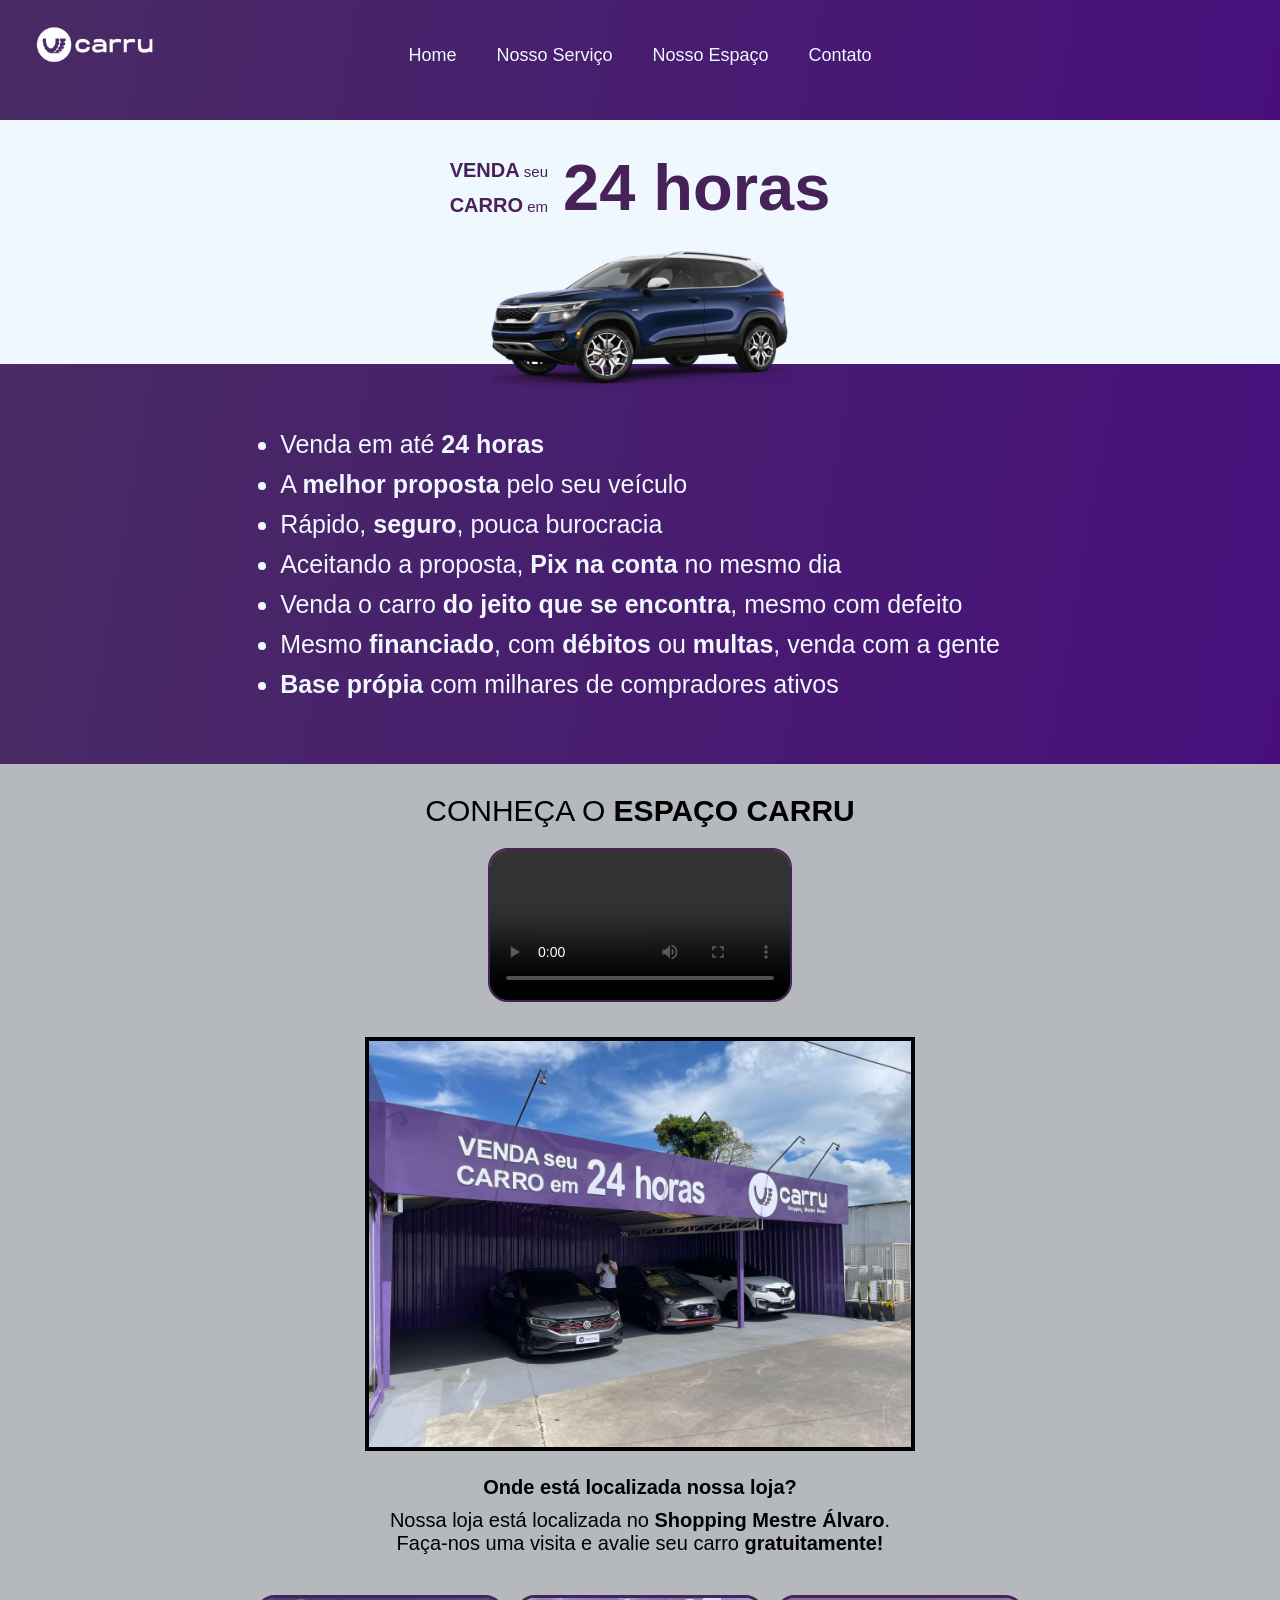
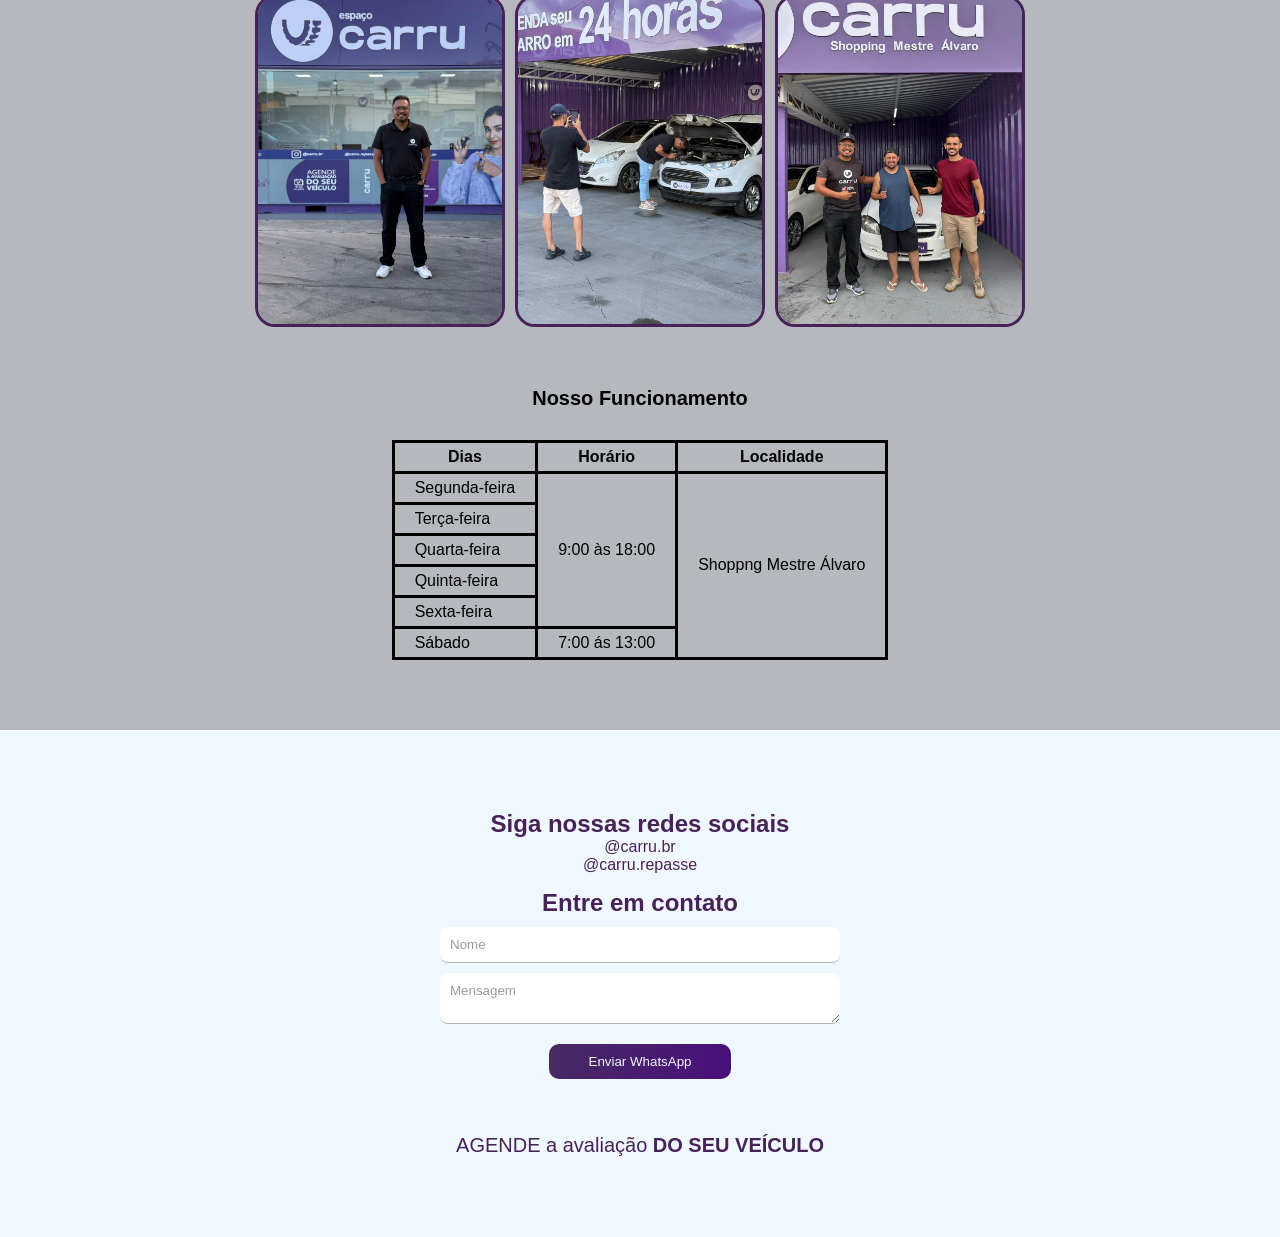
==== carru-site/index.html @ 776fb613 "meu site" ====
<!DOCTYPE html>
<html lang="pt-br">

<head>
    <meta charset="UTF-8">
    <meta name="viewport" content="width=device-width, initial-scale=1.0">
    <link rel="stylesheet" href="style.css">
    <link rel="shortcut icon" href="img/futuro_png-removebg-preview.png" type="image/x-icon">
    <title>Carru</title>
</head>

<body>
    <header>
        <nav class="navegação">
            <ul>
                <li><a href="#home" class="links-nav">Home</a></li>
                <li><a href="#nosso-serviço" class="links-nav">Nosso Serviço</a></li>
                <li><a href="#nosso-espaço" class="links-nav">Nosso Espaço</a></li>
                <li><a href="#contato" class="links-nav">Contato</a></li>
            </ul>
            <div class="imagem"><a href="#"><img
                        src="img/WhatsApp_Image_2026-02-23_at_09.36.07-removebg-preview (1).png" alt=""></a></div>
        </nav>
    </header>
    <section id="home">
        <div class="topo">
            <h1 class="titulo-flex">
                <div class="texto-empilhado">
                    <span class="um"><strong>VENDA</strong> seu</span> <br>
                    <span class="dois"><strong>CARRO</strong> em</span>
                </div>
                <span class="nome-maior">24 horas</span>
            </h1>
            <section id="nosso-serviço">
                <div class="container-carro">
                    <img src="img/carro png.png" alt="" class="imagem-carro">
                </div>
        </div>
    </section>
    <div class="lista">
        <ul>
            <li>Venda em até <strong>24 horas</strong></li>
            <li>A <strong>melhor proposta</strong> pelo seu veículo </li>
            <li>Rápido, <strong>seguro</strong>, pouca burocracia</li>
            <li>Aceitando a proposta, <strong>Pix na conta</strong> no mesmo dia</li>
            <li>Venda o carro <strong>do jeito que se encontra</strong>, mesmo com defeito</li>
            <li>Mesmo <strong>financiado</strong>, com <strong>débitos</strong> ou <strong>multas</strong>, venda
                com a
                gente</li>
            <li><strong>Base própia</strong> com milhares de compradores ativos</li>
        </ul>
    </div>
    </section>
    <section id="nosso-espaço">
        <div class="cinza">
            <h1 class="lugar">CONHEÇA O <strong>ESPAÇO CARRU</strong></h1>
            <div class="video">
                <video controls>
                    <source src="video/WhatsApp Video 2026-03-28 at 22.38.21.mp4">
                    <track kind="subtitles" srclang="pt-br"
                        src="video/legenda/whatsapp-video-2026-03-28-at-22.38.21-1.vtt" label="Portugês">
                </video>
            </div>
            <div class="loja">
                <img src="img/WhatsApp Image 2026-02-23 at 09.37.25.jpeg" alt="">
            </div>
            <h2 class="lugar">Onde está localizada nossa loja?</h2>
            <p class="lugar">Nossa loja está localizada no <strong>Shopping Mestre Álvaro</strong>. <br>Faça-nos uma
                visita e avalie
                seu
                carro
                <strong>gratuitamente!</strong>
            </p>
            <div class="fotinhas">
                <img src="img/foto.jpeg" alt="">
                <img src="img/foto2.jpeg" alt="">
                <img src="img/foto3.jpeg" alt="">
            </div>
            <div class="tabela">
                <h2>Nosso Funcionamento</h2>
                <table>
                    <thead>
                        <tr>
                            <th>Dias</th>
                            <th>Horário</th>
                            <th>Localidade</th>
                        </tr>
                    </thead>
                    <tbody>
                        <tr>
                            <td>Segunda-feira</td>
                            <td rowspan="5">9:00 às 18:00</td>
                            <td rowspan="6">Shoppng Mestre Álvaro</td>
                        </tr>
                        <tr>
                            <td>Terça-feira</td>
                        </tr>
                        <tr>
                            <td>Quarta-feira</td>
                        </tr>
                        <tr>
                            <td>Quinta-feira</td>
                        </tr>
                        <tr>
                            <td>Sexta-feira</td>
                        </tr>
                        <tr>
                            <td>Sábado</td>
                            <td>7:00 ás 13:00</td>
                        </tr>
                    </tbody>
                </table>
            </div>
        </div>
    </section>
    <section id="contato">
        <footer>
            <h2>Siga nossas redes sociais</h2>
            <ul>
                <li><a href="https://www.instagram.com/carru.br/" target="_blank">@carru.br</a></li>
                <li><a href="https://www.instagram.com/carru.repasse/" target="_blank">@carru.repasse</a></li>
            </ul>
            <form class="formulário">
                <h2>Entre em contato</h2>
                <input class="input-box" type="text" id="nome" name="nome" placeholder="Nome" required>
                <textarea class="input-box" name="mensagem" id="mensagem" placeholder="Mensagem" required></textarea>
                </div>
                <button type="submit">Enviar WhatsApp</button>

            </form>
            <p>AGENDE a avaliação <strong>DO SEU VEÍCULO</strong></p>
        </footer>
    </section>
</body>

</html>
---- carru-site/style.css ----
* {
    margin: 0;
    padding: 0;
    box-sizing: border-box;
    font-family: Verdana, Geneva, Tahoma, sans-serif;
}

body {
    width: 100%;
    background-color: aliceblue;
    color: aliceblue;

}


.imagem {
    position: absolute;
    top: 20px;
    left: 20px;
}

.imagem img {
    max-width: 30vw;
    height: auto;
    width: 150px;
}

p {
    font-size: 20px;
    color: black;
}

.lista {
    font-size: 25px;
    display: flex;
    align-items: center;
    justify-content: center;
    background-image: linear-gradient(100deg, rgb(72, 43, 99), rgb(72, 15, 124));
    height: 400px;
    padding: 20px;
    line-height: 40px;
}

@media (max-width: 1000px) {
    .imagem {
        top: 10px;
        right: 10px;
    }

    .imagem img {
        width: 100%;
        max-width: 70px;
    }

    nav {
        height: 90%;
        max-height: 100px;
    }

    h1,
    h2,
    p {
        text-align: center;
        padding: 0 10px;
    }

    p {
        font-size: 16px;
    }

    .lista {
        background-color: #472258;
        color: aliceblue;
        width: 100%;
        padding: 60px 20px;
        display: flex;
        flex-direction: column;
        align-items: center;
        box-sizing: border-box;
    }

    .lista ul {
        list-style: disc;
        max-width: 800px;
        width: 90%;
        margin: 0 auto;
    }

    .lista li {
        margin-bottom: 15px;
        font-size: clamp(1rem, 2.5vw, 1.2rem);
        line-height: 1.4;
    }

    button {
        font-size: 16px;
    }

    .loja {
        flex-direction: column;
    }

}

.loja {
    margin-top: 15px;
    display: flex;
    justify-content: center;
    text-align: center;
}

.loja img {
    display: block;
    margin: 15px auto;
    width: 100%;
    max-width: 550px;
    height: auto;
    border: 4px solid black;
}


.cinza {
    padding: 20px;
    height: auto;
    background-color: rgb(181, 185, 190);
    min-height: 600px;
}

.cinza h1 {
    margin: 10px;
    font-weight: 300;
    font-size: 30px;
    color: black;
}

.cinza h1 strong {
    font-weight: 700;
}

.cinza h2 {
    font-size: 20px;
    color: black;
}

.topo {
    padding-top: 150px;
    color: #472258;
    background-color: aliceblue;
    min-height: 150px;
}

.container-carro {
    display: flex;
    justify-content: center;
    position: relative;
    z-index: 2;
    margin-bottom: -30px;
}

.imagem-carro {
    width: 300px;
    animation: flutuar 2.5s ease;
}

.titulo-flex {
    display: flex;
    align-items: center;
    justify-content: center;
    gap: 15px;
    color: #472258;
}

.texto-empilhado {
    display: flex;
    flex-direction: column;
    align-items: flex-end;
    line-height: 0.8;
}

.texto-empilhado strong {
    font-size: 20px;
    text-transform: uppercase;
}

.nome-maior {
    font-size: 65px;
    font-weight: 900;
}

.um {
    font-weight: 300;
    font-size: 15px;
}

.um strong {
    font-weight: 700;
}

.dois {
    font-weight: 300;
    font-size: 15px;
}

.dois strong {
    font-weight: 700;
}

#contato h1,
h2,
a {
    color: #472258;
}

nav {
    background-image: linear-gradient(100deg, rgb(72, 43, 99), rgb(72, 15, 124));
    padding: 25px;
    position: fixed;
    width: 100%;
    top: 0;
    left: 0;
    text-align: center;
    z-index: 3;
    height: 100%;
    max-height: 120px;
}

nav ul {
    list-style: none;
    display: flex;
    justify-content: center;
}

nav ul li {
    margin: 20px;
}

nav ul li a {
    color: aliceblue;
    text-decoration: none;
    font-size: 18px;
}

nav ul li a:hover {
    color: rgb(181, 185, 190);
}

.formulário {
    margin: 15px;
    display: flex;
    justify-content: center;
    align-items: center;
    flex-direction: column;
}

.input-box input {
    padding: 15px;
    width: 100%;
    height: 40px;
    margin: 10px;
    border: 1px solid rgba(0, 0, 0, 0.6);
    outline: none;
    border-radius: 8px;
}

form button {
    margin-top: 20px;
    background: linear-gradient(100deg, rgb(72, 43, 99), rgb(72, 15, 124));
    color: aliceblue;
    padding: 10px 40px;
    cursor: pointer;
    margin-bottom: 40px;
    border-radius: 10px;
    border: none;
    transition: all 0.5s ease-in-out;
}

form button:hover {
    transform: translateY(-5px);
    box-shadow: rgba(17, 12, 46, 0.15) 0px 48px 100px 0px;
}

footer {
    text-decoration: none;
    background: aliceblue;
    color: #472258;
    text-align: center;
    padding: 80px;
}

section {
    text-decoration: none;
}

footer ul li {
    list-style: none;
}
footer ul li a{
    text-decoration: none;
}

footer ul li a:hover {
    text-decoration: underline;
}

footer p {
    color: #472258;
}

.cinza h1,
h2,
p {
    text-align: center;
}

.input-box{
    max-width: 400px;
    margin-top: 10px;
    padding: 10px;
    width: 100%;
    outline: none;
    border-radius: 8px;
    border: none;
    border-bottom: 1px solid rgba(0, 0, 0, 0.3);
}

.input-box::placeholder{
    color: rgba(0, 0, 0, 0.4);
}

.input-box:focus{
    border: 1px solid #472258;
    box-shadow: rgba(44, 29, 129, 0.15) 0px 48px 100px 0px;
}

.lugar{
    margin: 10px;
}

@keyframes flutuar{
    0%{
        transform: translateX(1000px);
    }
    100%{
        transform: translateX(0px);
    }
}

table{
    border-collapse: collapse;
    color: black;
    font-weight: 500;
    margin: 20px;
    margin-bottom: 50px;
}

table th{
    border: 3px solid black;
    padding: 5px 20px;
}
table td{
    border: 3px solid black;
    padding: 5px 20px;
}

.tabela{
    display: flex;
    align-items: center;
    justify-content: center;
    flex-direction: column;
}

.tabela h2{
    margin-top: 20px;
    margin-bottom: 10px;
}

.video{
    display: flex;
    align-items: center;
    justify-content: center;
    margin: 20px;
}

.video video{
    border: 2px solid #472258;
    border-radius: 20px;
}

.fotinhas{
    display: flex;
    align-items: center;
    justify-content: center;
    gap: 10px;
    margin: 40px 0px;
}

.fotinhas img{
    max-width: 250px;
    border: 3px solid #472258;
    border-radius: 20px
}
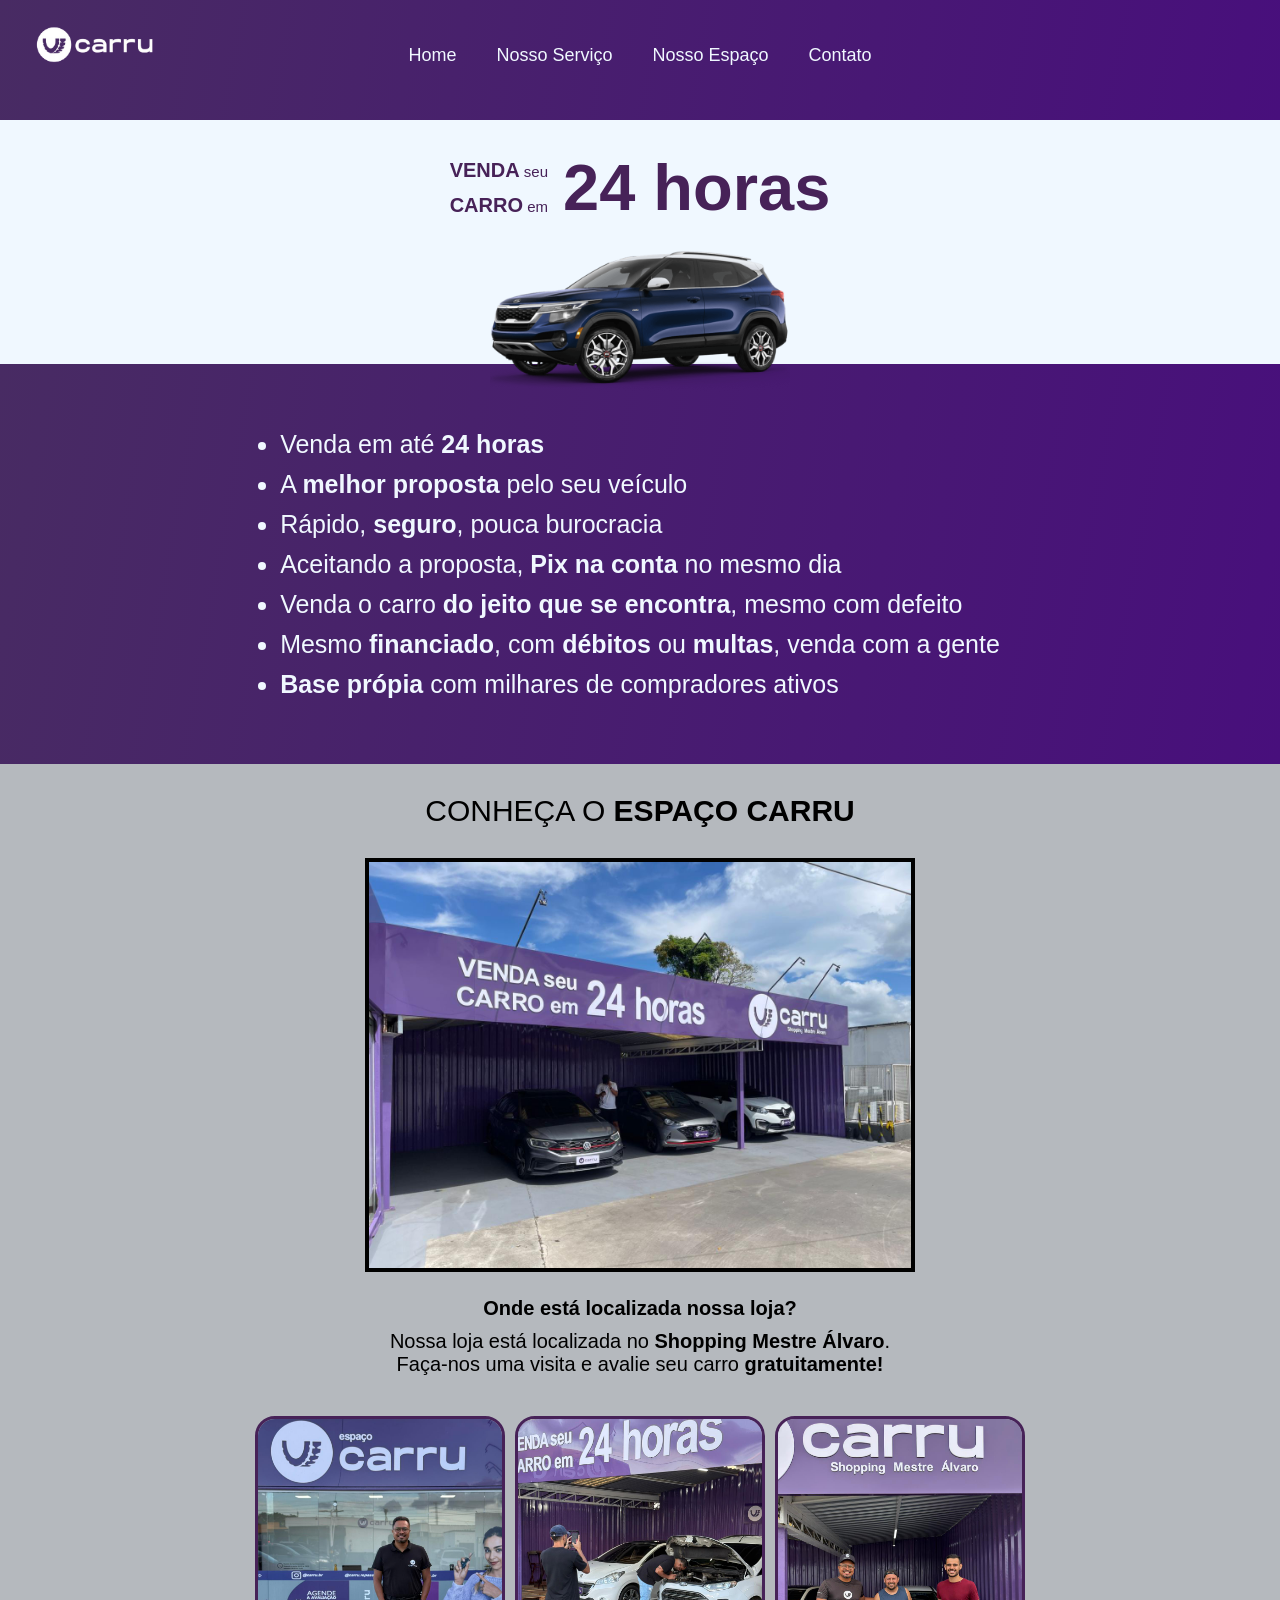
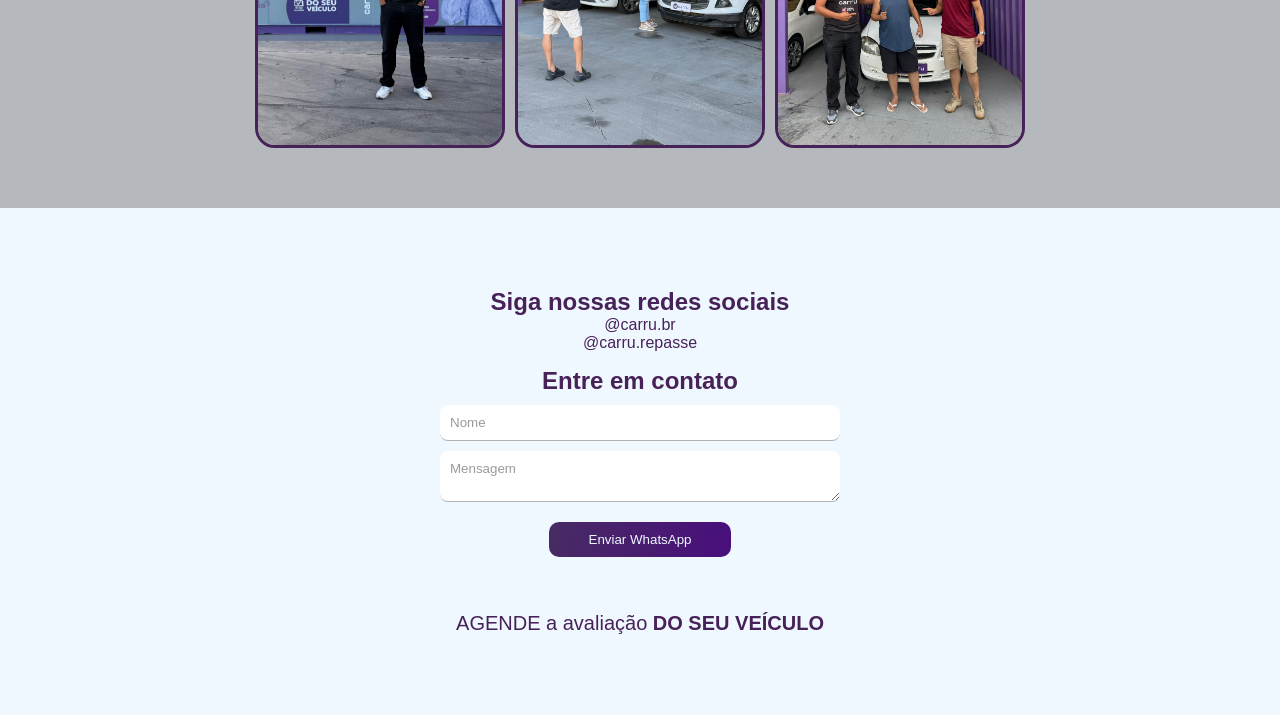
==== commit d3c33e1e: "retirei o video e adicionei o javascript" ====
--- a/carru-site/index.html
+++ b/carru-site/index.html
@@ -54,13 +54,6 @@
     <section id="nosso-espaço">
         <div class="cinza">
             <h1 class="lugar">CONHEÇA O <strong>ESPAÇO CARRU</strong></h1>
-            <div class="video">
-                <video controls>
-                    <source src="video/WhatsApp Video 2026-03-28 at 22.38.21.mp4">
-                    <track kind="subtitles" srclang="pt-br"
-                        src="video/legenda/whatsapp-video-2026-03-28-at-22.38.21-1.vtt" label="Portugês">
-                </video>
-            </div>
             <div class="loja">
                 <img src="img/WhatsApp Image 2026-02-23 at 09.37.25.jpeg" alt="">
             </div>
@@ -76,41 +69,6 @@
                 <img src="img/foto2.jpeg" alt="">
                 <img src="img/foto3.jpeg" alt="">
             </div>
-            <div class="tabela">
-                <h2>Nosso Funcionamento</h2>
-                <table>
-                    <thead>
-                        <tr>
-                            <th>Dias</th>
-                            <th>Horário</th>
-                            <th>Localidade</th>
-                        </tr>
-                    </thead>
-                    <tbody>
-                        <tr>
-                            <td>Segunda-feira</td>
-                            <td rowspan="5">9:00 às 18:00</td>
-                            <td rowspan="6">Shoppng Mestre Álvaro</td>
-                        </tr>
-                        <tr>
-                            <td>Terça-feira</td>
-                        </tr>
-                        <tr>
-                            <td>Quarta-feira</td>
-                        </tr>
-                        <tr>
-                            <td>Quinta-feira</td>
-                        </tr>
-                        <tr>
-                            <td>Sexta-feira</td>
-                        </tr>
-                        <tr>
-                            <td>Sábado</td>
-                            <td>7:00 ás 13:00</td>
-                        </tr>
-                    </tbody>
-                </table>
-            </div>
         </div>
     </section>
     <section id="contato">
@@ -120,10 +78,10 @@
                 <li><a href="https://www.instagram.com/carru.br/" target="_blank">@carru.br</a></li>
                 <li><a href="https://www.instagram.com/carru.repasse/" target="_blank">@carru.repasse</a></li>
             </ul>
-            <form class="formulário">
+            <form class="formulário" onsubmit="enviarWhats(event)">
                 <h2>Entre em contato</h2>
-                <input class="input-box" type="text" id="nome" name="nome" placeholder="Nome" required>
-                <textarea class="input-box" name="mensagem" id="mensagem" placeholder="Mensagem" required></textarea>
+                    <input class="input-box" type="text" id="nome" name="nome" placeholder="Nome" required>
+                    <textarea  class="input-box" name="mensagem" id="mensagem" placeholder="Mensagem" required></textarea>
                 </div>
                 <button type="submit">Enviar WhatsApp</button>
 
@@ -131,6 +89,25 @@
             <p>AGENDE a avaliação <strong>DO SEU VEÍCULO</strong></p>
         </footer>
     </section>
+
+    <script>
+        function enviarWhats(event) {
+            event.preventDefault()
+
+            const nome = document.getElementById('nome').value;
+            const mensagem = document.getElementById('mensagem').value;
+            const telefone = '5527999757756';
+
+            const texto = `Olá! Me chamo ${nome}. ${mensagem}`;
+            const msgFormatada = encodeURIComponent(texto);
+
+            const url = `https://wa.me/${telefone}?text=${msgFormatada}`;
+
+            window.open(url, '_blank');
+        }
+    </script>
+<script defer src="https://static.cloudflareinsights.com/beacon.min.js/v8c78df7c7c0f484497ecbca7046644da1771523124516" integrity="sha512-8DS7rgIrAmghBFwoOTujcf6D9rXvH8xm8JQ1Ja01h9QX8EzXldiszufYa4IFfKdLUKTTrnSFXLDkUEOTrZQ8Qg==" data-cf-beacon='{"version":"2024.11.0","token":"48631cfcb99f4ceeb95d15d13377f2d3","r":1,"server_timing":{"name":{"cfCacheStatus":true,"cfEdge":true,"cfExtPri":true,"cfL4":true,"cfOrigin":true,"cfSpeedBrain":true},"location_startswith":null}}' crossorigin="anonymous"></script>
+
 </body>
 
 </html>
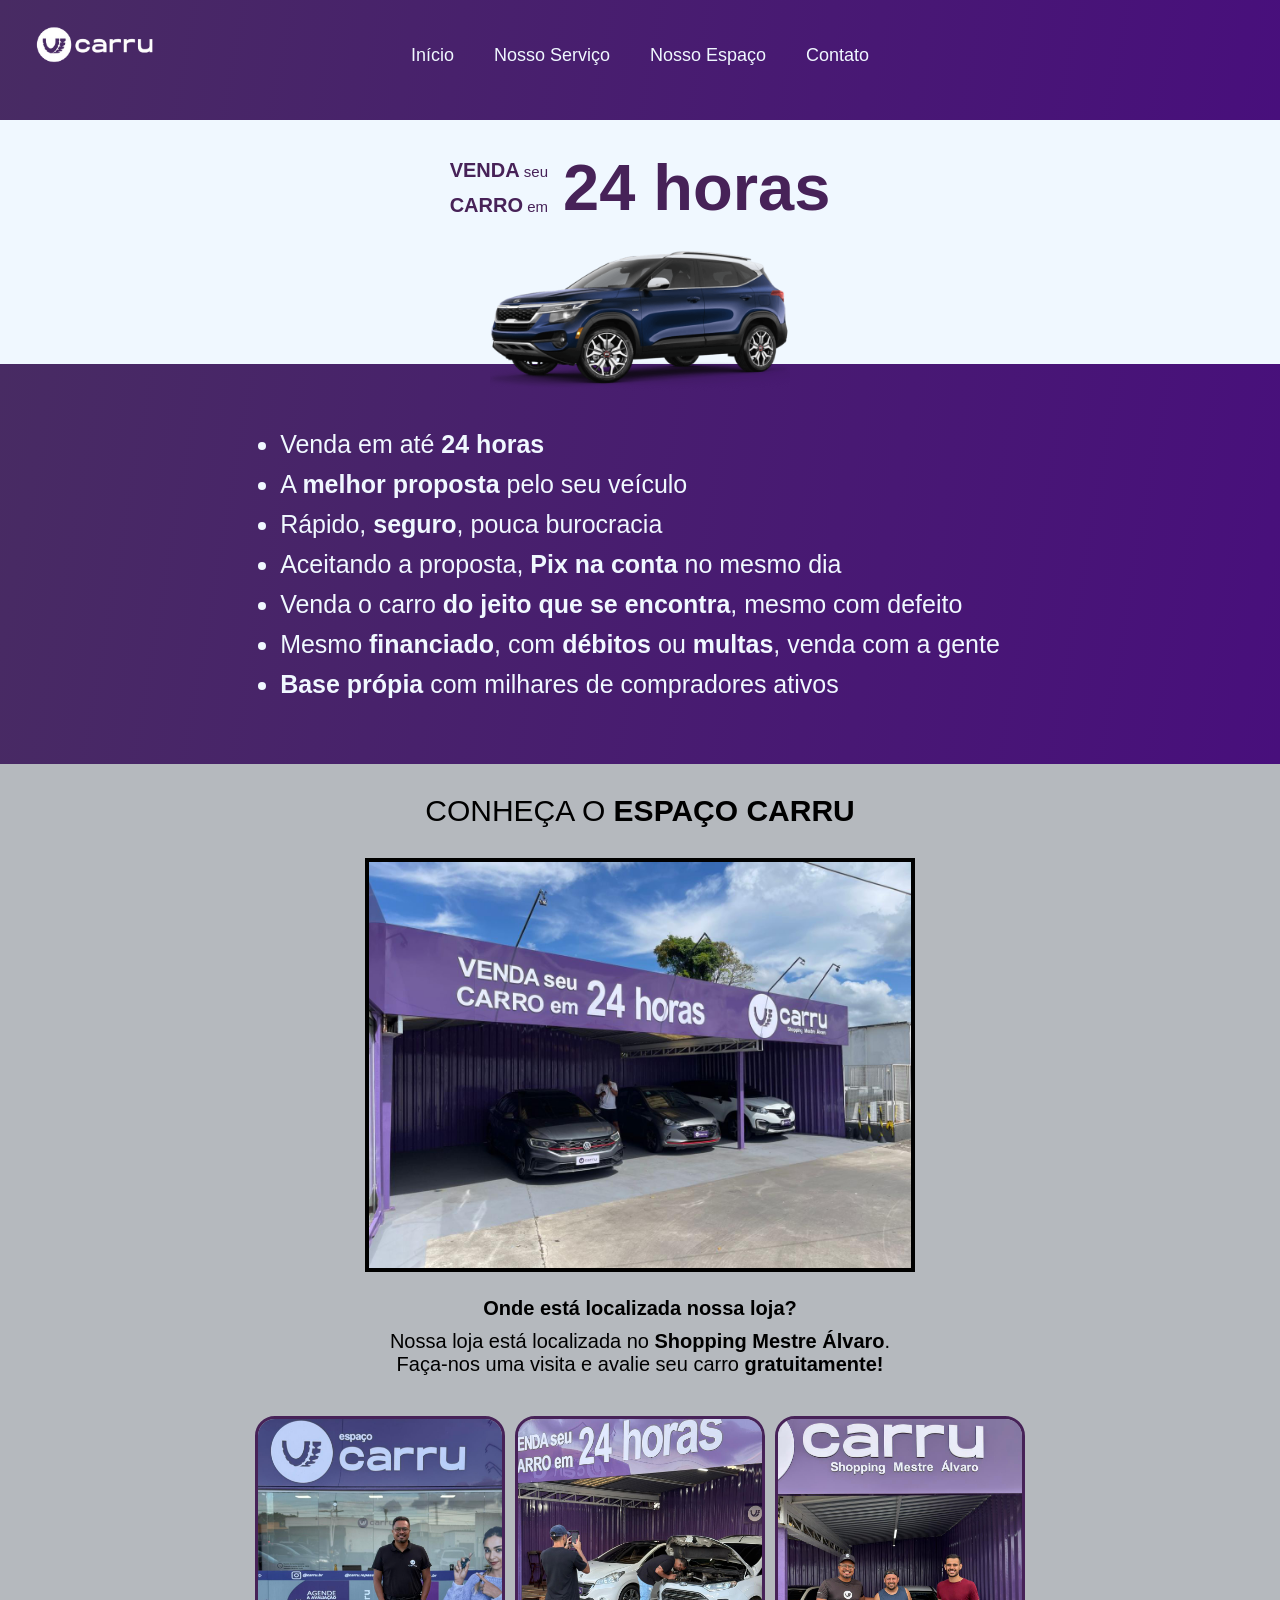
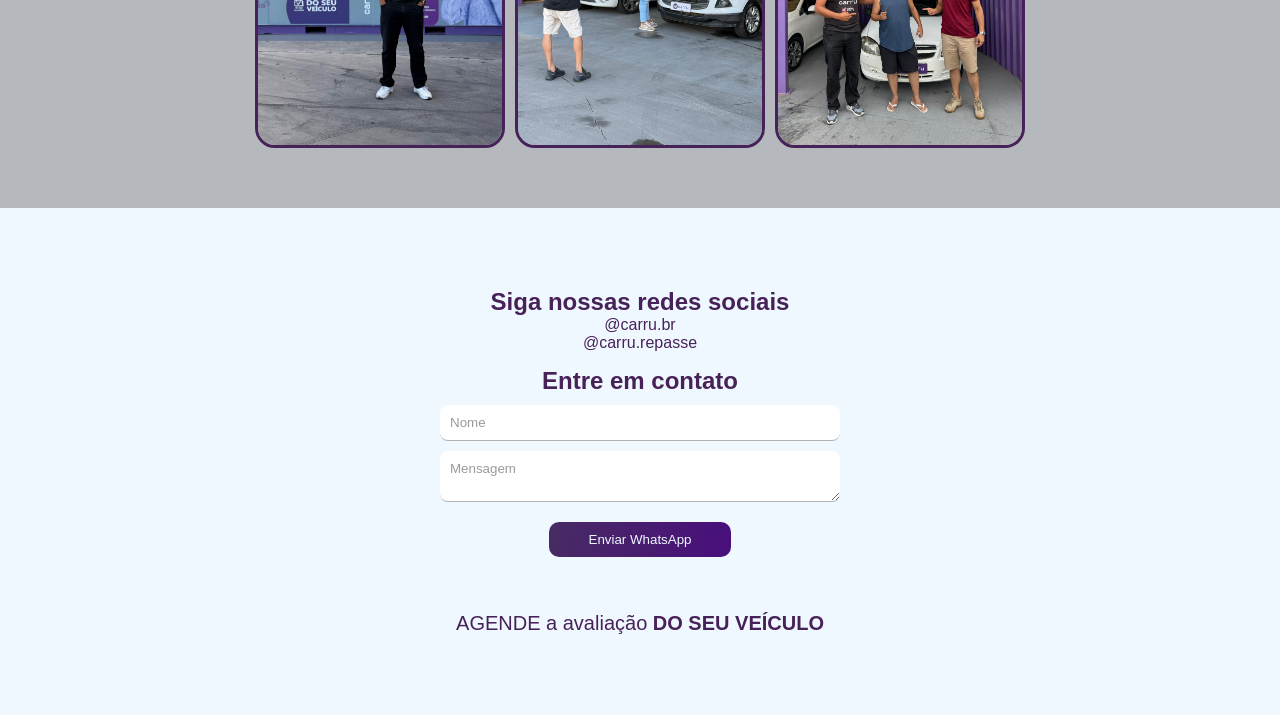
==== commit 0774ae9a: "mudança header" ====
--- a/carru-site/index.html
+++ b/carru-site/index.html
@@ -13,7 +13,7 @@
     <header>
         <nav class="navegação">
             <ul>
-                <li><a href="#home" class="links-nav">Home</a></li>
+                <li><a href="#home" class="links-nav">Início</a></li>
                 <li><a href="#nosso-serviço" class="links-nav">Nosso Serviço</a></li>
                 <li><a href="#nosso-espaço" class="links-nav">Nosso Espaço</a></li>
                 <li><a href="#contato" class="links-nav">Contato</a></li>
@@ -110,4 +110,4 @@
 
 </body>
 
-</html>+</html>
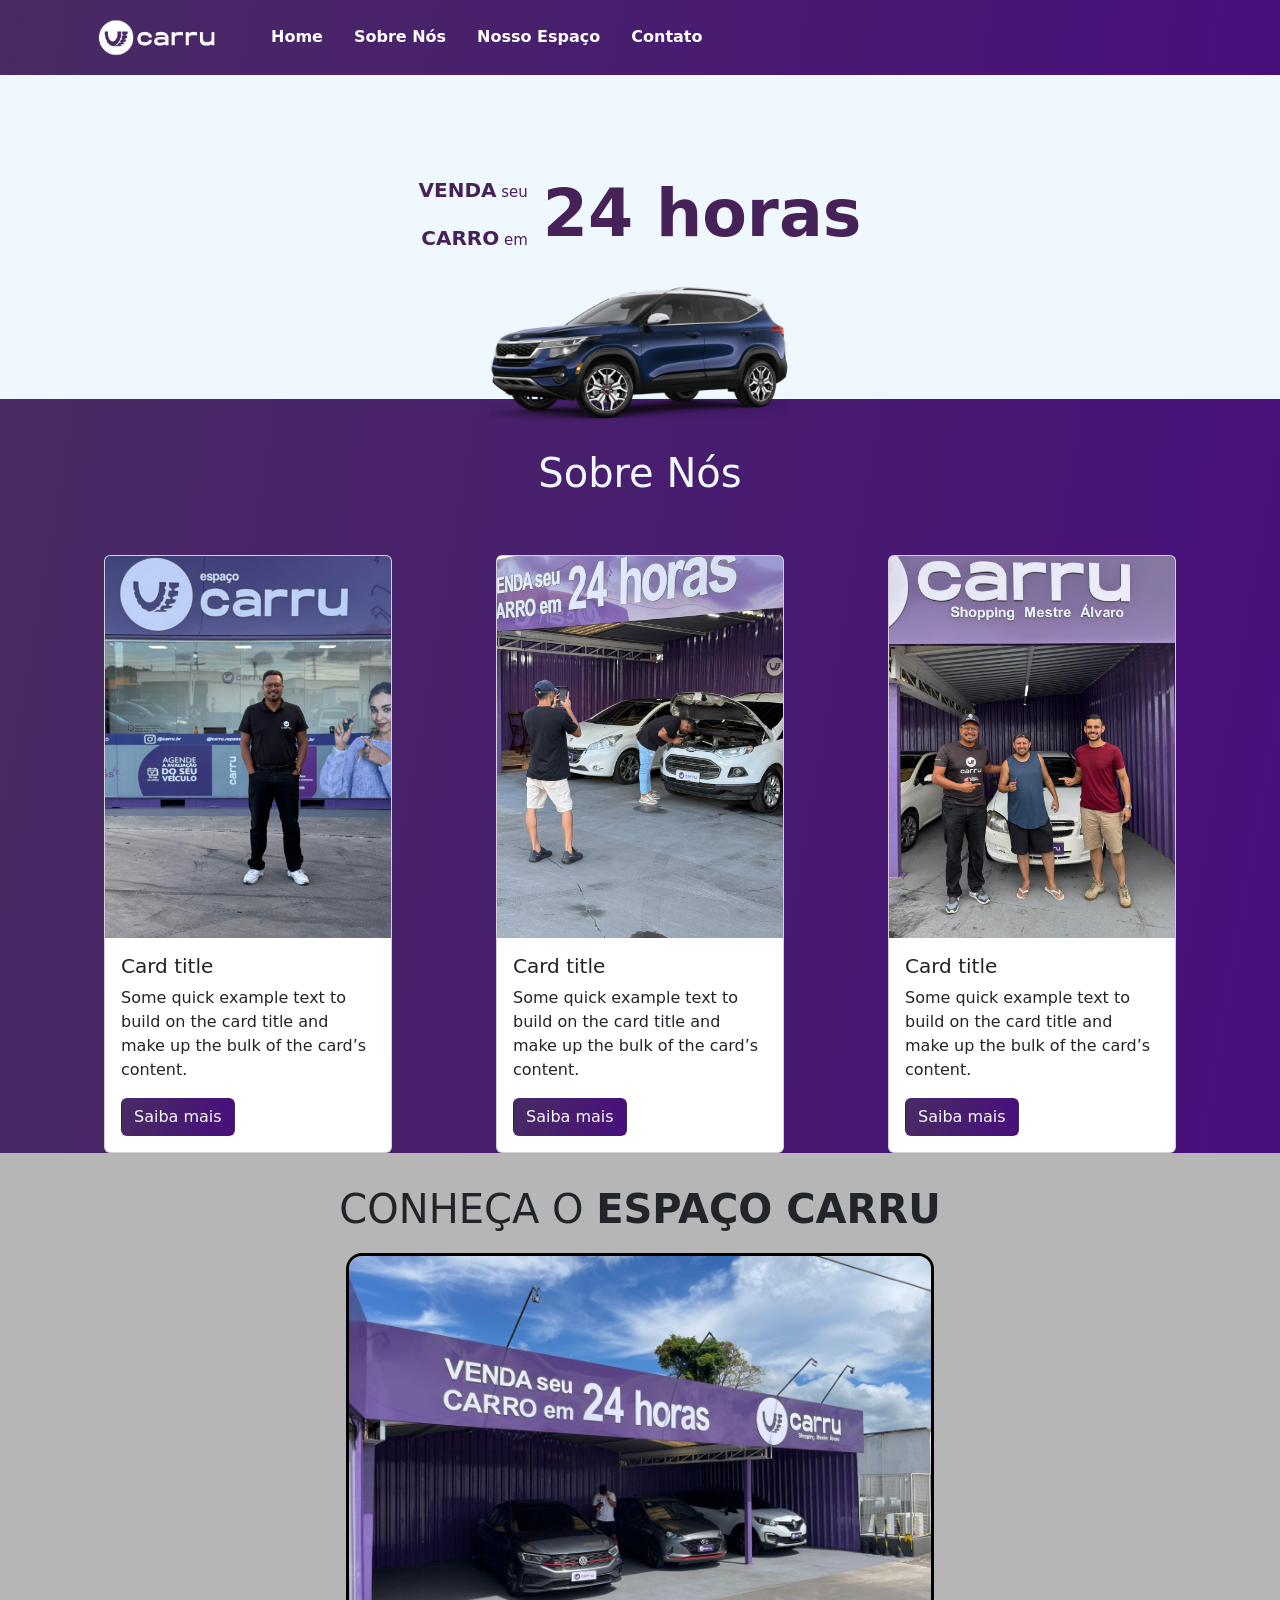
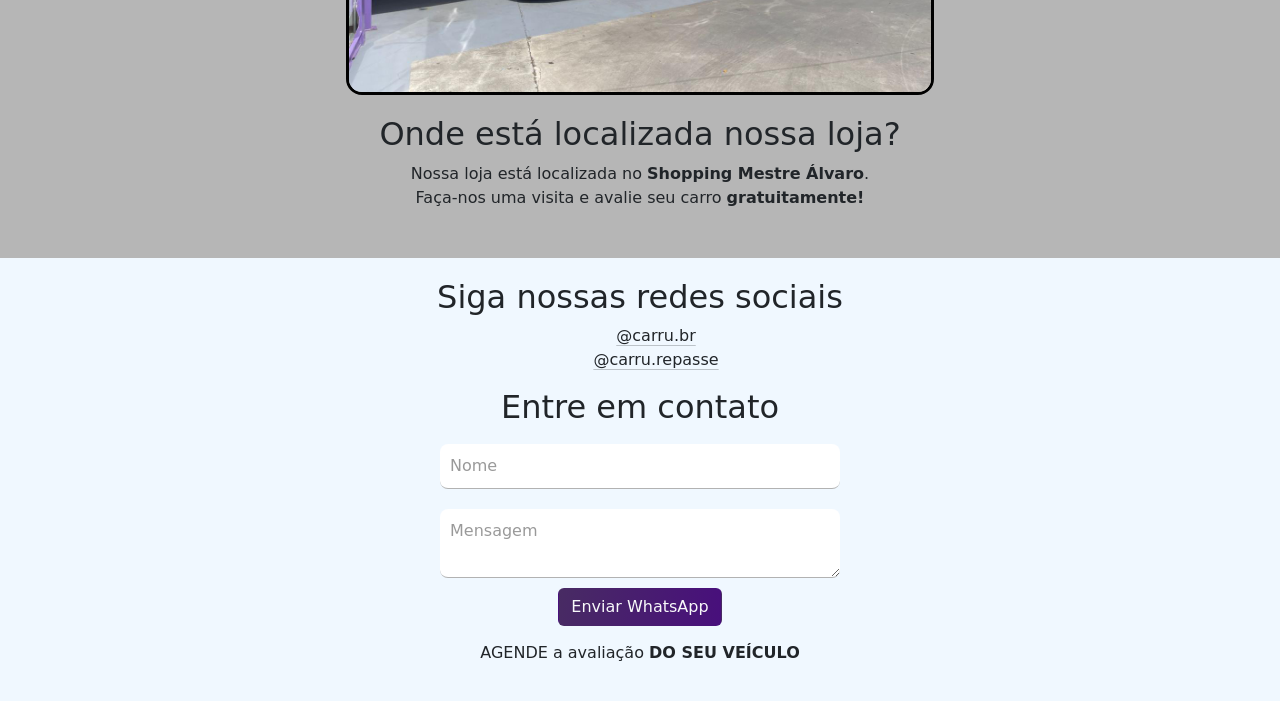
==== commit b02b8ef7: "Adicionei bootstrap" ====
--- a/carru-site/index.html
+++ b/carru-site/index.html
@@ -5,23 +5,31 @@
     <meta charset="UTF-8">
     <meta name="viewport" content="width=device-width, initial-scale=1.0">
     <link rel="stylesheet" href="style.css">
-    <link rel="shortcut icon" href="img/futuro_png-removebg-preview.png" type="image/x-icon">
+    <link href="https://cdn.jsdelivr.net/npm/bootstrap@5.3.8/dist/css/bootstrap.min.css" rel="stylesheet"
+        integrity="sha384-sRIl4kxILFvY47J16cr9ZwB07vP4J8+LH7qKQnuqkuIAvNWLzeN8tE5YBujZqJLB" crossorigin="anonymous">
     <title>Carru</title>
 </head>
 
 <body>
-    <header>
-        <nav class="navegação">
-            <ul>
-                <li><a href="#home" class="links-nav">Início</a></li>
-                <li><a href="#nosso-serviço" class="links-nav">Nosso Serviço</a></li>
-                <li><a href="#nosso-espaço" class="links-nav">Nosso Espaço</a></li>
-                <li><a href="#contato" class="links-nav">Contato</a></li>
-            </ul>
-            <div class="imagem"><a href="#"><img
-                        src="img/WhatsApp_Image_2026-02-23_at_09.36.07-removebg-preview (1).png" alt=""></a></div>
-        </nav>
-    </header>
+    <nav class="navbar navbar-expand-lg navbar-dark bg-roxo ">
+        <div class="container">
+            <a class="navbar-brand" href="#"><img
+                    src="img/WhatsApp_Image_2026-02-23_at_09.36.07-removebg-preview (1).png" style="width: 150px;"></a>
+            <button class="navbar-toggler" type="button" data-bs-toggle="collapse" data-bs-target="#navbarNavAltMarkup"
+                aria-controls="navbarNavAltMarkup" aria-expanded="false" aria-label="Toggle navigation">
+                <span class="navbar-toggler-icon"></span>
+            </button>
+            <div class="collapse navbar-collapse" id="navbarNavAltMarkup">
+                <div class="navbar-nav">
+                    <a class="nav-link active text-white" aria-current="page" href="#home"><strong>Home</strong></a>
+                    <a class="nav-link active text-white" href="#sobre_nos"><strong>Sobre Nós</strong></a>
+                    <a class="nav-link active text-white" href="#nosso-espaço"><strong>Nosso Espaço</strong></a>
+                    <a class="nav-link active text-white" href="#contato"><strong>Contato</strong></a>
+                </div>
+            </div>
+        </div>
+    </nav>
+
     <section id="home">
         <div class="topo">
             <h1 class="titulo-flex">
@@ -37,58 +45,79 @@
                 </div>
         </div>
     </section>
-    <div class="lista">
-        <ul>
-            <li>Venda em até <strong>24 horas</strong></li>
-            <li>A <strong>melhor proposta</strong> pelo seu veículo </li>
-            <li>Rápido, <strong>seguro</strong>, pouca burocracia</li>
-            <li>Aceitando a proposta, <strong>Pix na conta</strong> no mesmo dia</li>
-            <li>Venda o carro <strong>do jeito que se encontra</strong>, mesmo com defeito</li>
-            <li>Mesmo <strong>financiado</strong>, com <strong>débitos</strong> ou <strong>multas</strong>, venda
-                com a
-                gente</li>
-            <li><strong>Base própia</strong> com milhares de compradores ativos</li>
-        </ul>
-    </div>
+
+    <section class="bg-roxo " id="sobre_nos">
+        <h1>Sobre Nós</h1>
+        <div class="d-flex justify-content-evenly">
+            <div class="card" style="width: 18rem;">
+                <img src="img/foto.jpeg" class="card-img-top" alt="...">
+                <div class="card-body">
+                    <h5 class="card-title">Card title</h5>
+                    <p class="card-text">Some quick example text to build on the card title and make up the bulk of the
+                        card’s content.</p>
+                    <a href="#" class="btn bg-roxo text-light">Saiba mais</a>
+                </div>
+            </div>
+            <div class="card" style="width: 18rem;">
+                <img src="img/foto2.jpeg" class="card-img-top" alt="...">
+                <div class="card-body">
+                    <h5 class="card-title">Card title</h5>
+                    <p class="card-text">Some quick example text to build on the card title and make up the bulk of the
+                        card’s content.</p>
+                    <a href="#" class="btn bg-roxo text-light">Saiba mais</a>
+                </div>
+            </div>
+            <div class="card espaco" style="width: 18rem;">
+                <img src="img/foto3.jpeg" class="card-img-top" alt="...">
+                <div class="card-body">
+                    <h5 class="card-title">Card title</h5>
+                    <p class="card-text">Some quick example text to build on the card title and make up the bulk of the
+                        card’s content.</p>
+                    <a href="#" class="btn bg-roxo text-light">Saiba mais</a>
+                </div>
+            </div>
+        </div>
     </section>
-    <section id="nosso-espaço">
+
+    <section id="nosso-espaço" class="bg-cinza">
         <div class="cinza">
-            <h1 class="lugar">CONHEÇA O <strong>ESPAÇO CARRU</strong></h1>
+            <h1 class="lugar text-center">CONHEÇA O <strong>ESPAÇO CARRU</strong></h1>
             <div class="loja">
-                <img src="img/WhatsApp Image 2026-02-23 at 09.37.25.jpeg" alt="">
+                <img src="img/WhatsApp Image 2026-02-23 at 09.37.25.jpeg"
+                    class="d-block mx-auto img-fluid w-50 border border-3 border-black rounded-4">
             </div>
-            <h2 class="lugar">Onde está localizada nossa loja?</h2>
-            <p class="lugar">Nossa loja está localizada no <strong>Shopping Mestre Álvaro</strong>. <br>Faça-nos uma
+            <h2 class="lugar text-center">Onde está localizada nossa loja?</h2>
+            <p class="lugar text-center">Nossa loja está localizada no <strong>Shopping Mestre Álvaro</strong>.
+                <br>Faça-nos uma
                 visita e avalie
                 seu
                 carro
                 <strong>gratuitamente!</strong>
             </p>
-            <div class="fotinhas">
-                <img src="img/foto.jpeg" alt="">
-                <img src="img/foto2.jpeg" alt="">
-                <img src="img/foto3.jpeg" alt="">
-            </div>
         </div>
     </section>
-    <section id="contato">
+
+    <section id="contato" class="bg-aliceblue">
         <footer>
-            <h2>Siga nossas redes sociais</h2>
-            <ul>
-                <li><a href="https://www.instagram.com/carru.br/" target="_blank">@carru.br</a></li>
-                <li><a href="https://www.instagram.com/carru.repasse/" target="_blank">@carru.repasse</a></li>
+            <h2 class="text-center">Siga nossas redes sociais</h2>
+            <ul class="text-center">
+                <li><a class="link-dark link-offset-2 link-underline-opacity-25 link-underline-opacity-100-hover"
+                        href="https://www.instagram.com/carru.br/" target="_blank">@carru.br</a></li>
+                <li><a class="link-dark link-offset-2 link-underline-opacity-25 link-underline-opacity-100-hover"
+                        href="https://www.instagram.com/carru.repasse/" target="_blank">@carru.repasse</a></li>
             </ul>
             <form class="formulário" onsubmit="enviarWhats(event)">
-                <h2>Entre em contato</h2>
-                    <input class="input-box" type="text" id="nome" name="nome" placeholder="Nome" required>
-                    <textarea  class="input-box" name="mensagem" id="mensagem" placeholder="Mensagem" required></textarea>
+                <h2 class="text-center">Entre em contato</h2>
+                <input class="input-box" type="text" id="nome" name="nome" placeholder="Nome" required>
+                <textarea class="input-box" name="mensagem" id="mensagem" placeholder="Mensagem" required></textarea>
                 </div>
-                <button type="submit">Enviar WhatsApp</button>
+                <button class="btn bg-roxo text-light" type="submit">Enviar WhatsApp</button>
 
             </form>
-            <p>AGENDE a avaliação <strong>DO SEU VEÍCULO</strong></p>
+            <p class="text-center">AGENDE a avaliação <strong>DO SEU VEÍCULO</strong></p>
         </footer>
     </section>
+
 
     <script>
         function enviarWhats(event) {
@@ -106,8 +135,20 @@
             window.open(url, '_blank');
         }
     </script>
-<script defer src="https://static.cloudflareinsights.com/beacon.min.js/v8c78df7c7c0f484497ecbca7046644da1771523124516" integrity="sha512-8DS7rgIrAmghBFwoOTujcf6D9rXvH8xm8JQ1Ja01h9QX8EzXldiszufYa4IFfKdLUKTTrnSFXLDkUEOTrZQ8Qg==" data-cf-beacon='{"version":"2024.11.0","token":"48631cfcb99f4ceeb95d15d13377f2d3","r":1,"server_timing":{"name":{"cfCacheStatus":true,"cfEdge":true,"cfExtPri":true,"cfL4":true,"cfOrigin":true,"cfSpeedBrain":true},"location_startswith":null}}' crossorigin="anonymous"></script>
+    <script defer
+        src="https://static.cloudflareinsights.com/beacon.min.js/v8c78df7c7c0f484497ecbca7046644da1771523124516"
+        integrity="sha512-8DS7rgIrAmghBFwoOTujcf6D9rXvH8xm8JQ1Ja01h9QX8EzXldiszufYa4IFfKdLUKTTrnSFXLDkUEOTrZQ8Qg=="
+        data-cf-beacon='{"version":"2024.11.0","token":"48631cfcb99f4ceeb95d15d13377f2d3","r":1,"server_timing":{"name":{"cfCacheStatus":true,"cfEdge":true,"cfExtPri":true,"cfL4":true,"cfOrigin":true,"cfSpeedBrain":true},"location_startswith":null}}'
+        crossorigin="anonymous"></script>
 
+
+
+
+
+
+    <script src="https://cdn.jsdelivr.net/npm/bootstrap@5.3.8/dist/js/bootstrap.bundle.min.js"
+        integrity="sha384-FKyoEForCGlyvwx9Hj09JcYn3nv7wiPVlz7YYwJrWVcXK/BmnVDxM+D2scQbITxI"
+        crossorigin="anonymous"></script>
 </body>
 
-</html>
+</html>
--- a/carru-site/style.css
+++ b/carru-site/style.css
@@ -1,149 +1,60 @@
-* {
-    margin: 0;
-    padding: 0;
-    box-sizing: border-box;
-    font-family: Verdana, Geneva, Tahoma, sans-serif;
+.bg-roxo {
+    background-image: linear-gradient(100deg, rgb(72, 43, 99), rgb(72, 15, 124));
 }
 
-body {
-    width: 100%;
+.btn:hover{
+    transform: translateY(-2px);
+    transition: 1s;
+    box-shadow: rgba(17, 12, 46, 0.15) 0px 48px 100px 0px;
+}
+
+.text-aliceblue {
+    color: aliceblue;
+}
+
+.bg-aliceblue{
     background-color: aliceblue;
-    color: aliceblue;
+}
 
+.navbar-toggler {
+    border: none !important;
+    box-shadow: none !important;
+}
+
+.text-white:hover{
+    color: rgb(160, 160, 160) !important;
+}
+
+.nav-link{
+    margin-left: 15px;
+}
+
+.container-carro {
+    display: flex;
+    justify-content: center;
+    position: relative;
+    z-index: 2;
+    margin-bottom: -30px;
+}
+
+.imagem-carro {
+    width: 300px;
+    animation: flutuar 2.5s ease;
+}
+
+#sobre_nos{
+    min-height: 80vh;
 }
 
 
-.imagem {
-    position: absolute;
-    top: 20px;
-    left: 20px;
-}
-
-.imagem img {
-    max-width: 30vw;
-    height: auto;
-    width: 150px;
-}
-
-p {
-    font-size: 20px;
-    color: black;
-}
-
-.lista {
-    font-size: 25px;
-    display: flex;
-    align-items: center;
-    justify-content: center;
-    background-image: linear-gradient(100deg, rgb(72, 43, 99), rgb(72, 15, 124));
-    height: 400px;
-    padding: 20px;
-    line-height: 40px;
-}
-
-@media (max-width: 1000px) {
-    .imagem {
-        top: 10px;
-        right: 10px;
-    }
-
-    .imagem img {
-        width: 100%;
-        max-width: 70px;
-    }
-
-    nav {
-        height: 90%;
-        max-height: 100px;
-    }
-
-    h1,
-    h2,
-    p {
-        text-align: center;
-        padding: 0 10px;
-    }
-
-    p {
-        font-size: 16px;
-    }
-
-    .lista {
-        background-color: #472258;
-        color: aliceblue;
-        width: 100%;
-        padding: 60px 20px;
-        display: flex;
-        flex-direction: column;
-        align-items: center;
-        box-sizing: border-box;
-    }
-
-    .lista ul {
-        list-style: disc;
-        max-width: 800px;
-        width: 90%;
-        margin: 0 auto;
-    }
-
-    .lista li {
-        margin-bottom: 15px;
-        font-size: clamp(1rem, 2.5vw, 1.2rem);
-        line-height: 1.4;
-    }
-
-    button {
-        font-size: 16px;
-    }
-
-    .loja {
-        flex-direction: column;
-    }
-
-}
-
-.loja {
-    margin-top: 15px;
-    display: flex;
-    justify-content: center;
+#sobre_nos h1{
+    color: aliceblue;
     text-align: center;
-}
-
-.loja img {
-    display: block;
-    margin: 15px auto;
-    width: 100%;
-    max-width: 550px;
-    height: auto;
-    border: 4px solid black;
-}
-
-
-.cinza {
-    padding: 20px;
-    height: auto;
-    background-color: rgb(181, 185, 190);
-    min-height: 600px;
-}
-
-.cinza h1 {
-    margin: 10px;
-    font-weight: 300;
-    font-size: 30px;
-    color: black;
-}
-
-.cinza h1 strong {
-    font-weight: 700;
-}
-
-.cinza h2 {
-    font-size: 20px;
-    color: black;
+    padding: 50px;
 }
 
 .topo {
-    padding-top: 150px;
+    padding-top: 100px;
     color: #472258;
     background-color: aliceblue;
     min-height: 150px;
@@ -205,43 +116,42 @@
     font-weight: 700;
 }
 
-#contato h1,
-h2,
-a {
-    color: #472258;
+@keyframes flutuar{
+    0%{
+        transform: translateX(1000px);
+    }
+    100%{
+        transform: translateX(0px);
+    }
 }
 
-nav {
-    background-image: linear-gradient(100deg, rgb(72, 43, 99), rgb(72, 15, 124));
-    padding: 25px;
-    position: fixed;
-    width: 100%;
-    top: 0;
-    left: 0;
-    text-align: center;
-    z-index: 3;
-    height: 100%;
-    max-height: 120px;
+@media (max-width: 900px){
+    .d-flex{
+        display: flex;
+        align-items: center;
+        justify-content: center;
+        flex-direction: column;
+        gap: 50px;
+    }
+    .espaco{
+        margin-bottom: 50px;
+    }
 }
 
-nav ul {
-    list-style: none;
-    display: flex;
-    justify-content: center;
+.bg-cinza{
+    background-color: rgb(182, 182, 182);
 }
 
-nav ul li {
+.cinza{
+    padding: 32px;
+}
+
+.loja{
     margin: 20px;
 }
 
-nav ul li a {
-    color: aliceblue;
-    text-decoration: none;
-    font-size: 18px;
-}
-
-nav ul li a:hover {
-    color: rgb(181, 185, 190);
+#contato ul li{
+    list-style: none;
 }
 
 .formulário {
@@ -250,66 +160,6 @@
     justify-content: center;
     align-items: center;
     flex-direction: column;
-}
-
-.input-box input {
-    padding: 15px;
-    width: 100%;
-    height: 40px;
-    margin: 10px;
-    border: 1px solid rgba(0, 0, 0, 0.6);
-    outline: none;
-    border-radius: 8px;
-}
-
-form button {
-    margin-top: 20px;
-    background: linear-gradient(100deg, rgb(72, 43, 99), rgb(72, 15, 124));
-    color: aliceblue;
-    padding: 10px 40px;
-    cursor: pointer;
-    margin-bottom: 40px;
-    border-radius: 10px;
-    border: none;
-    transition: all 0.5s ease-in-out;
-}
-
-form button:hover {
-    transform: translateY(-5px);
-    box-shadow: rgba(17, 12, 46, 0.15) 0px 48px 100px 0px;
-}
-
-footer {
-    text-decoration: none;
-    background: aliceblue;
-    color: #472258;
-    text-align: center;
-    padding: 80px;
-}
-
-section {
-    text-decoration: none;
-}
-
-footer ul li {
-    list-style: none;
-}
-footer ul li a{
-    text-decoration: none;
-}
-
-footer ul li a:hover {
-    text-decoration: underline;
-}
-
-footer p {
-    color: #472258;
-}
-
-.cinza h1,
-h2,
-p {
-    text-align: center;
 }
 
 .input-box{
@@ -321,6 +171,7 @@
     border-radius: 8px;
     border: none;
     border-bottom: 1px solid rgba(0, 0, 0, 0.3);
+    margin-bottom: 10px;
 }
 
 .input-box::placeholder{
@@ -332,70 +183,6 @@
     box-shadow: rgba(44, 29, 129, 0.15) 0px 48px 100px 0px;
 }
 
-.lugar{
-    margin: 10px;
+#contato{
+    padding: 20px;
 }
-
-@keyframes flutuar{
-    0%{
-        transform: translateX(1000px);
-    }
-    100%{
-        transform: translateX(0px);
-    }
-}
-
-table{
-    border-collapse: collapse;
-    color: black;
-    font-weight: 500;
-    margin: 20px;
-    margin-bottom: 50px;
-}
-
-table th{
-    border: 3px solid black;
-    padding: 5px 20px;
-}
-table td{
-    border: 3px solid black;
-    padding: 5px 20px;
-}
-
-.tabela{
-    display: flex;
-    align-items: center;
-    justify-content: center;
-    flex-direction: column;
-}
-
-.tabela h2{
-    margin-top: 20px;
-    margin-bottom: 10px;
-}
-
-.video{
-    display: flex;
-    align-items: center;
-    justify-content: center;
-    margin: 20px;
-}
-
-.video video{
-    border: 2px solid #472258;
-    border-radius: 20px;
-}
-
-.fotinhas{
-    display: flex;
-    align-items: center;
-    justify-content: center;
-    gap: 10px;
-    margin: 40px 0px;
-}
-
-.fotinhas img{
-    max-width: 250px;
-    border: 3px solid #472258;
-    border-radius: 20px
-}
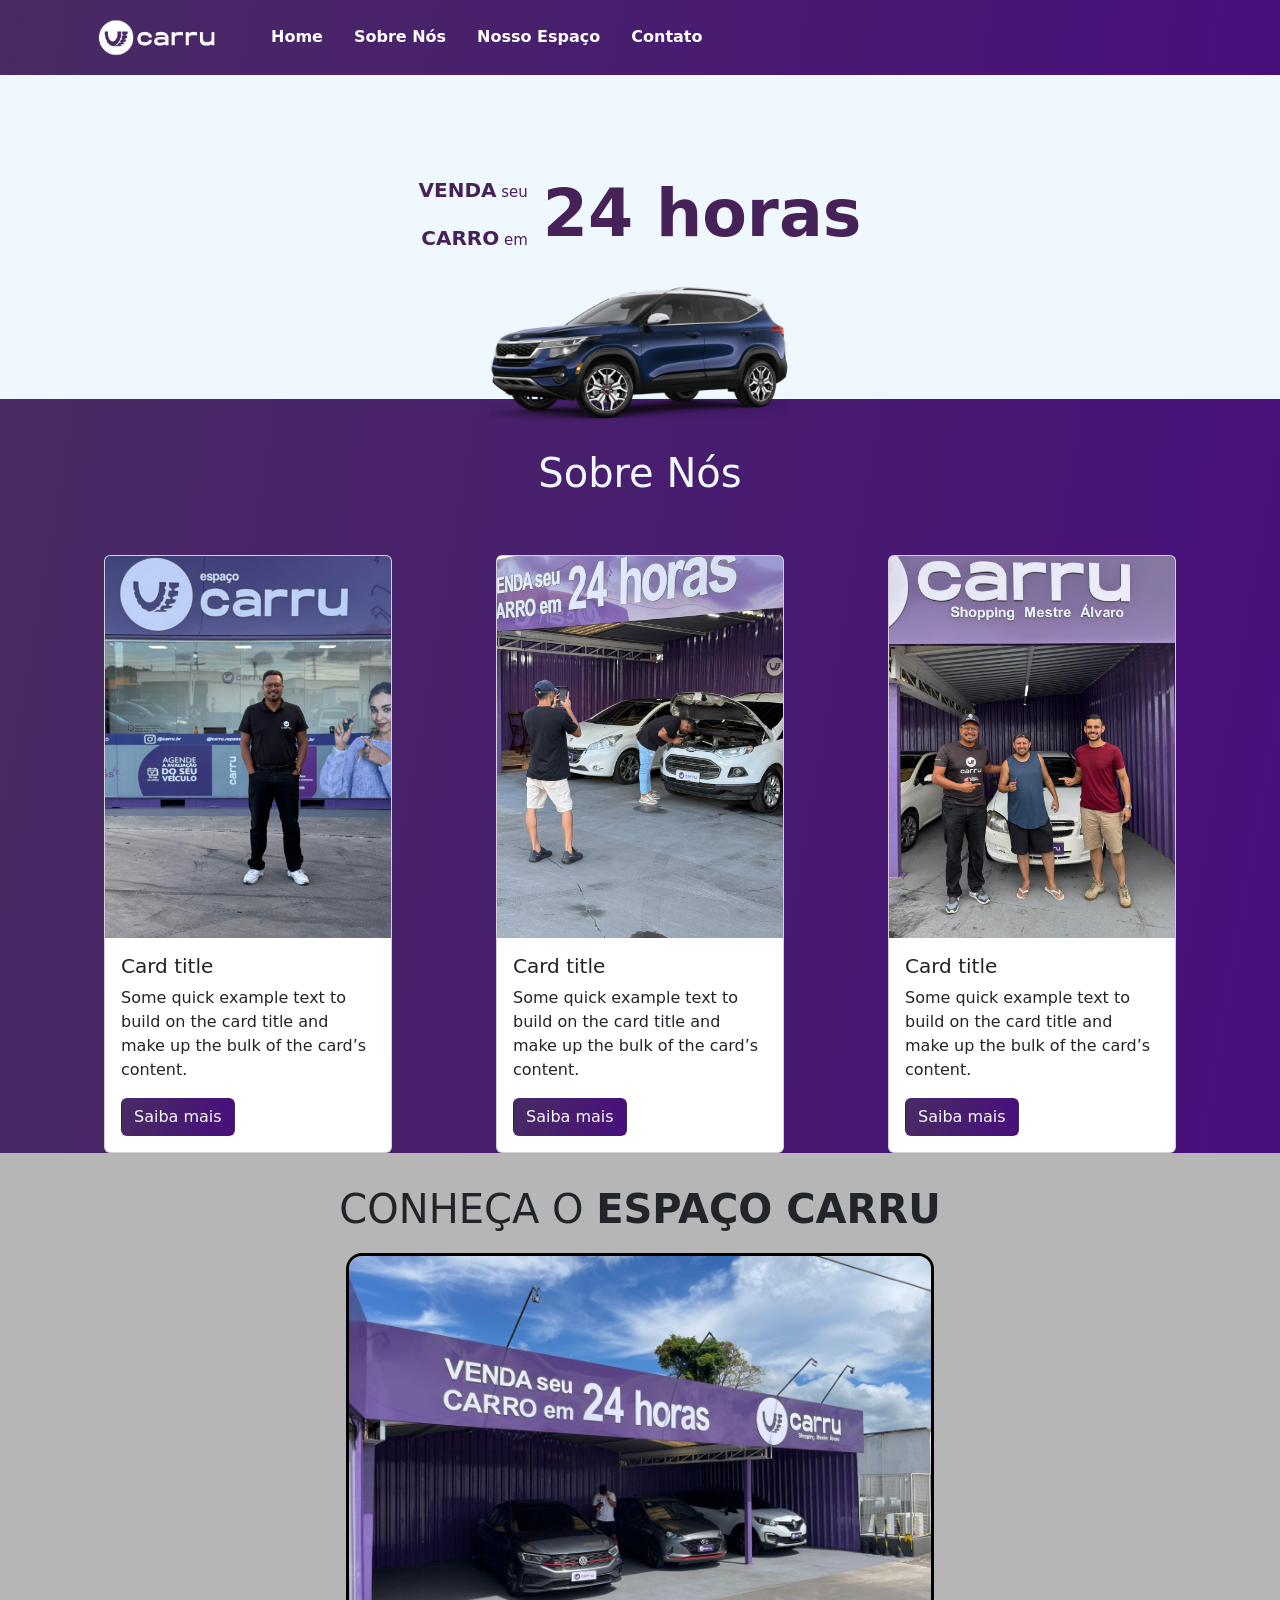
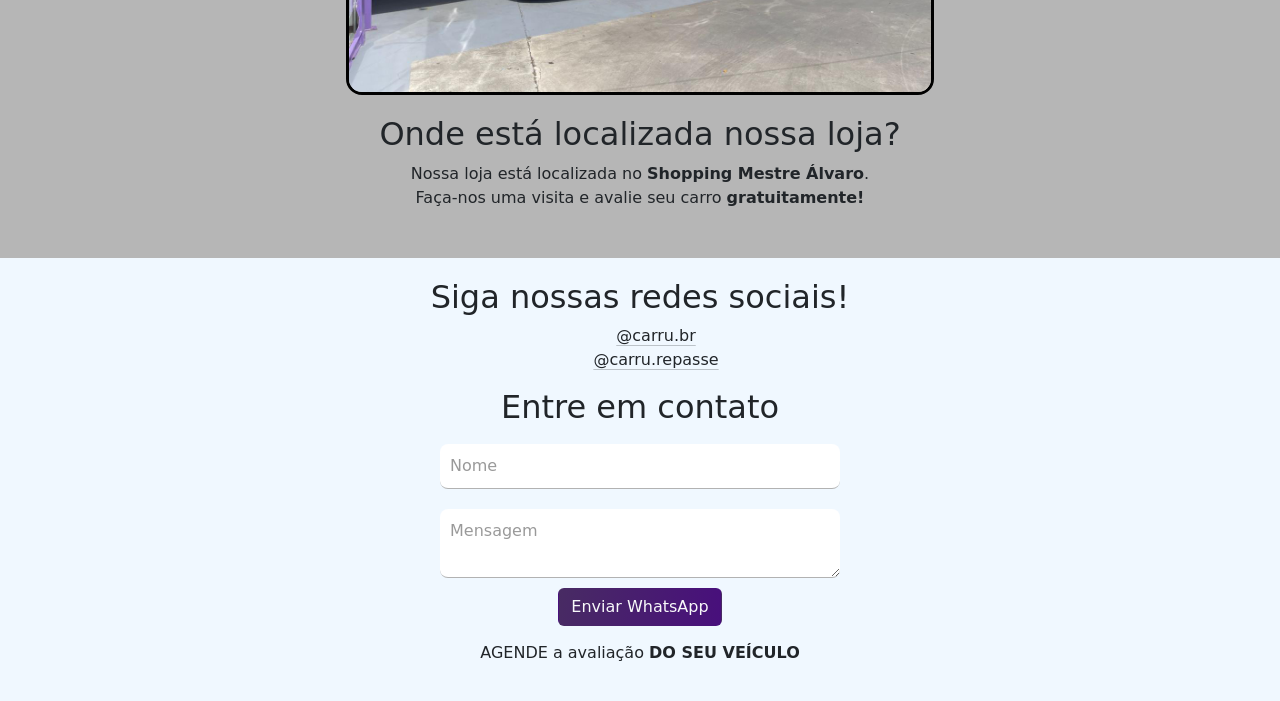
==== commit 1fc2263a: "bootstrap atualização 1" ====
--- a/carru-site/index.html
+++ b/carru-site/index.html
@@ -86,7 +86,7 @@
                 <img src="img/WhatsApp Image 2026-02-23 at 09.37.25.jpeg"
                     class="d-block mx-auto img-fluid w-50 border border-3 border-black rounded-4">
             </div>
-            <h2 class="lugar text-center">Onde está localizada nossa loja?</h2>
+            <h2 class="text-center">Onde está localizada nossa loja?</h2>
             <p class="lugar text-center">Nossa loja está localizada no <strong>Shopping Mestre Álvaro</strong>.
                 <br>Faça-nos uma
                 visita e avalie
@@ -99,7 +99,7 @@
 
     <section id="contato" class="bg-aliceblue">
         <footer>
-            <h2 class="text-center">Siga nossas redes sociais</h2>
+            <h2 class="text-center">Siga nossas redes sociais!</h2>
             <ul class="text-center">
                 <li><a class="link-dark link-offset-2 link-underline-opacity-25 link-underline-opacity-100-hover"
                         href="https://www.instagram.com/carru.br/" target="_blank">@carru.br</a></li>
@@ -110,7 +110,6 @@
                 <h2 class="text-center">Entre em contato</h2>
                 <input class="input-box" type="text" id="nome" name="nome" placeholder="Nome" required>
                 <textarea class="input-box" name="mensagem" id="mensagem" placeholder="Mensagem" required></textarea>
-                </div>
                 <button class="btn bg-roxo text-light" type="submit">Enviar WhatsApp</button>
 
             </form>
@@ -135,16 +134,6 @@
             window.open(url, '_blank');
         }
     </script>
-    <script defer
-        src="https://static.cloudflareinsights.com/beacon.min.js/v8c78df7c7c0f484497ecbca7046644da1771523124516"
-        integrity="sha512-8DS7rgIrAmghBFwoOTujcf6D9rXvH8xm8JQ1Ja01h9QX8EzXldiszufYa4IFfKdLUKTTrnSFXLDkUEOTrZQ8Qg=="
-        data-cf-beacon='{"version":"2024.11.0","token":"48631cfcb99f4ceeb95d15d13377f2d3","r":1,"server_timing":{"name":{"cfCacheStatus":true,"cfEdge":true,"cfExtPri":true,"cfL4":true,"cfOrigin":true,"cfSpeedBrain":true},"location_startswith":null}}'
-        crossorigin="anonymous"></script>
-
-
-
-
-
 
     <script src="https://cdn.jsdelivr.net/npm/bootstrap@5.3.8/dist/js/bootstrap.bundle.min.js"
         integrity="sha384-FKyoEForCGlyvwx9Hj09JcYn3nv7wiPVlz7YYwJrWVcXK/BmnVDxM+D2scQbITxI"
--- a/carru-site/style.css
+++ b/carru-site/style.css
@@ -58,19 +58,6 @@
     color: #472258;
     background-color: aliceblue;
     min-height: 150px;
-}
-
-.container-carro {
-    display: flex;
-    justify-content: center;
-    position: relative;
-    z-index: 2;
-    margin-bottom: -30px;
-}
-
-.imagem-carro {
-    width: 300px;
-    animation: flutuar 2.5s ease;
 }
 
 .titulo-flex {
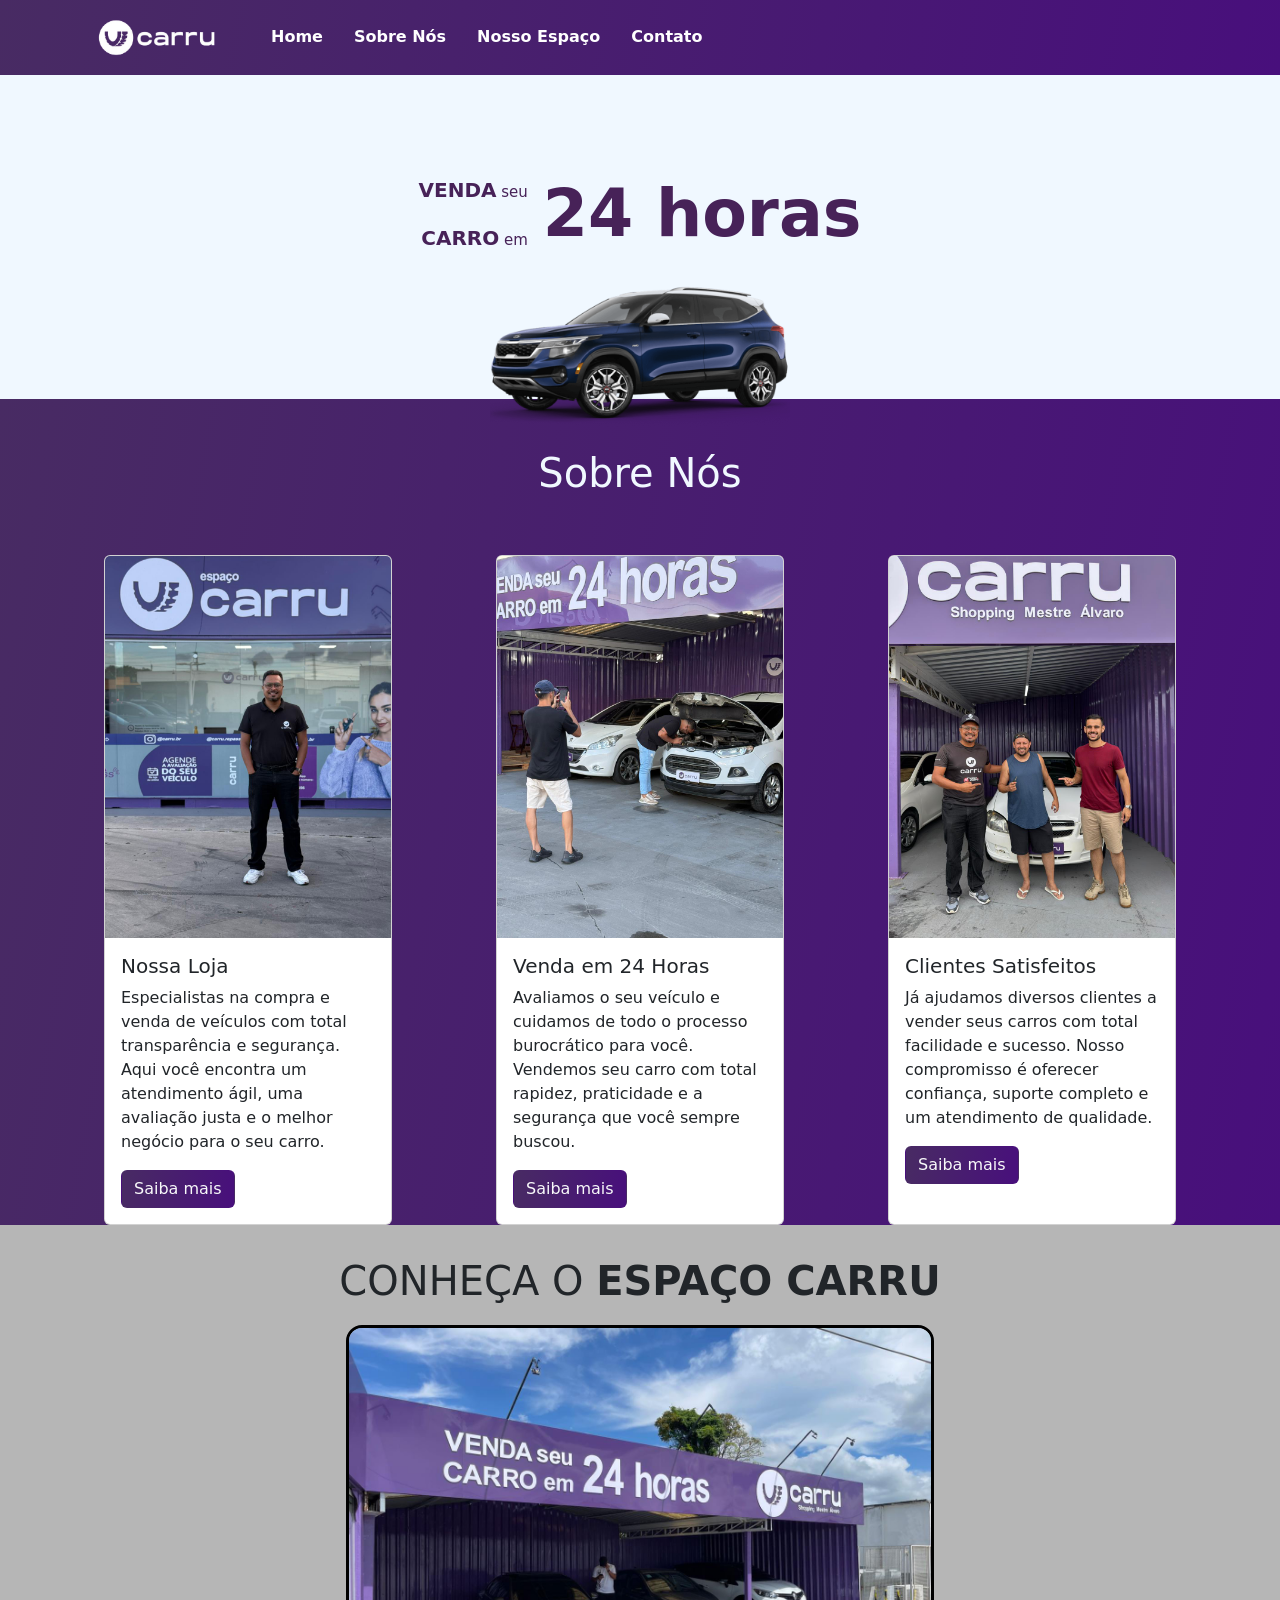
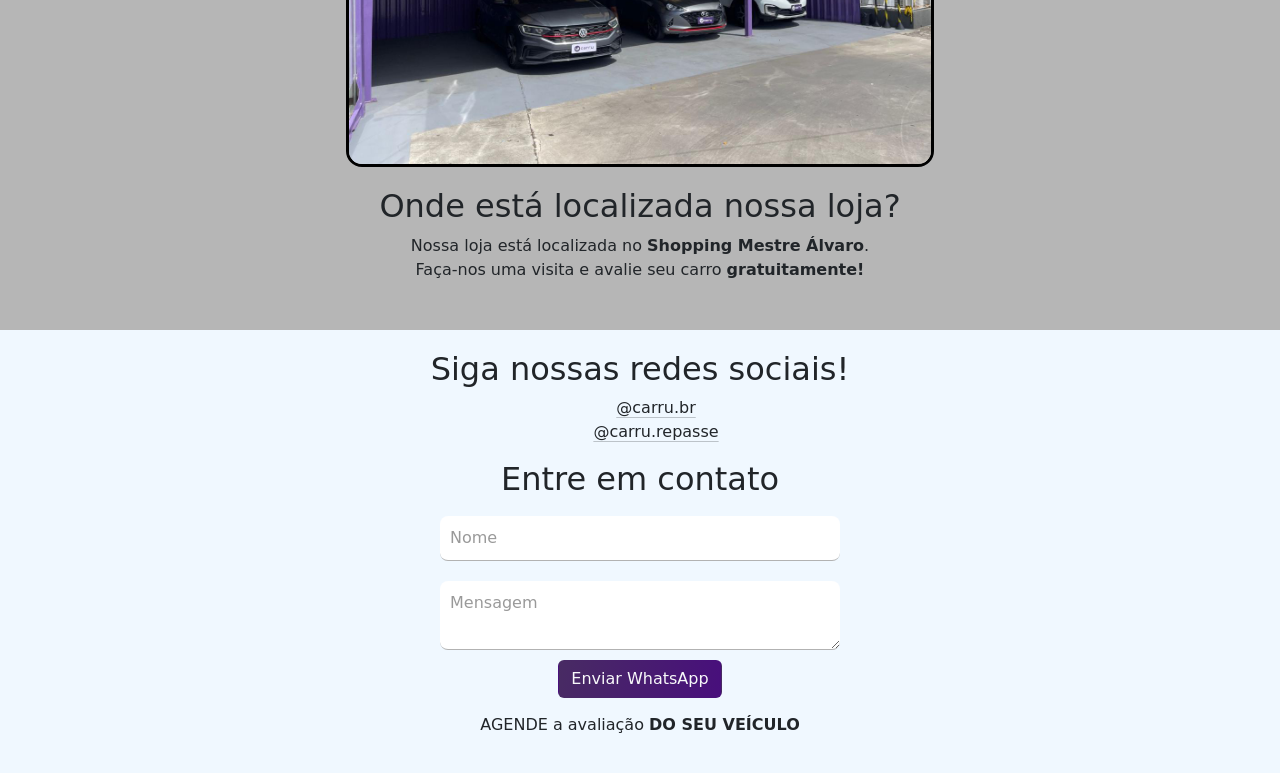
==== commit d0bc4f99: "atualização cards" ====
--- a/carru-site/index.html
+++ b/carru-site/index.html
@@ -52,27 +52,24 @@
             <div class="card" style="width: 18rem;">
                 <img src="img/foto.jpeg" class="card-img-top" alt="...">
                 <div class="card-body">
-                    <h5 class="card-title">Card title</h5>
-                    <p class="card-text">Some quick example text to build on the card title and make up the bulk of the
-                        card’s content.</p>
+                    <h5 class="card-title">Nossa Loja</h5>
+                    <p class="card-text">Especialistas na compra e venda de veículos com total transparência e segurança. Aqui você encontra um atendimento ágil, uma avaliação justa e o melhor negócio para o seu carro.</p>
                     <a href="#" class="btn bg-roxo text-light">Saiba mais</a>
                 </div>
             </div>
             <div class="card" style="width: 18rem;">
                 <img src="img/foto2.jpeg" class="card-img-top" alt="...">
                 <div class="card-body">
-                    <h5 class="card-title">Card title</h5>
-                    <p class="card-text">Some quick example text to build on the card title and make up the bulk of the
-                        card’s content.</p>
+                    <h5 class="card-title">Venda em 24 Horas</h5>
+                    <p class="card-text">Avaliamos o seu veículo e cuidamos de todo o processo burocrático para você. Vendemos seu carro com total rapidez, praticidade e a segurança que você sempre buscou.</p>
                     <a href="#" class="btn bg-roxo text-light">Saiba mais</a>
                 </div>
             </div>
             <div class="card espaco" style="width: 18rem;">
                 <img src="img/foto3.jpeg" class="card-img-top" alt="...">
                 <div class="card-body">
-                    <h5 class="card-title">Card title</h5>
-                    <p class="card-text">Some quick example text to build on the card title and make up the bulk of the
-                        card’s content.</p>
+                    <h5 class="card-title">Clientes Satisfeitos</h5>
+                    <p class="card-text">Já ajudamos diversos clientes a vender seus carros com total facilidade e sucesso. Nosso compromisso é oferecer confiança, suporte completo e um atendimento de qualidade.</p>
                     <a href="#" class="btn bg-roxo text-light">Saiba mais</a>
                 </div>
             </div>
--- a/carru-site/style.css
+++ b/carru-site/style.css
@@ -43,7 +43,7 @@
 }
 
 #sobre_nos{
-    min-height: 80vh;
+    min-height: 90vh;
 }
 
 
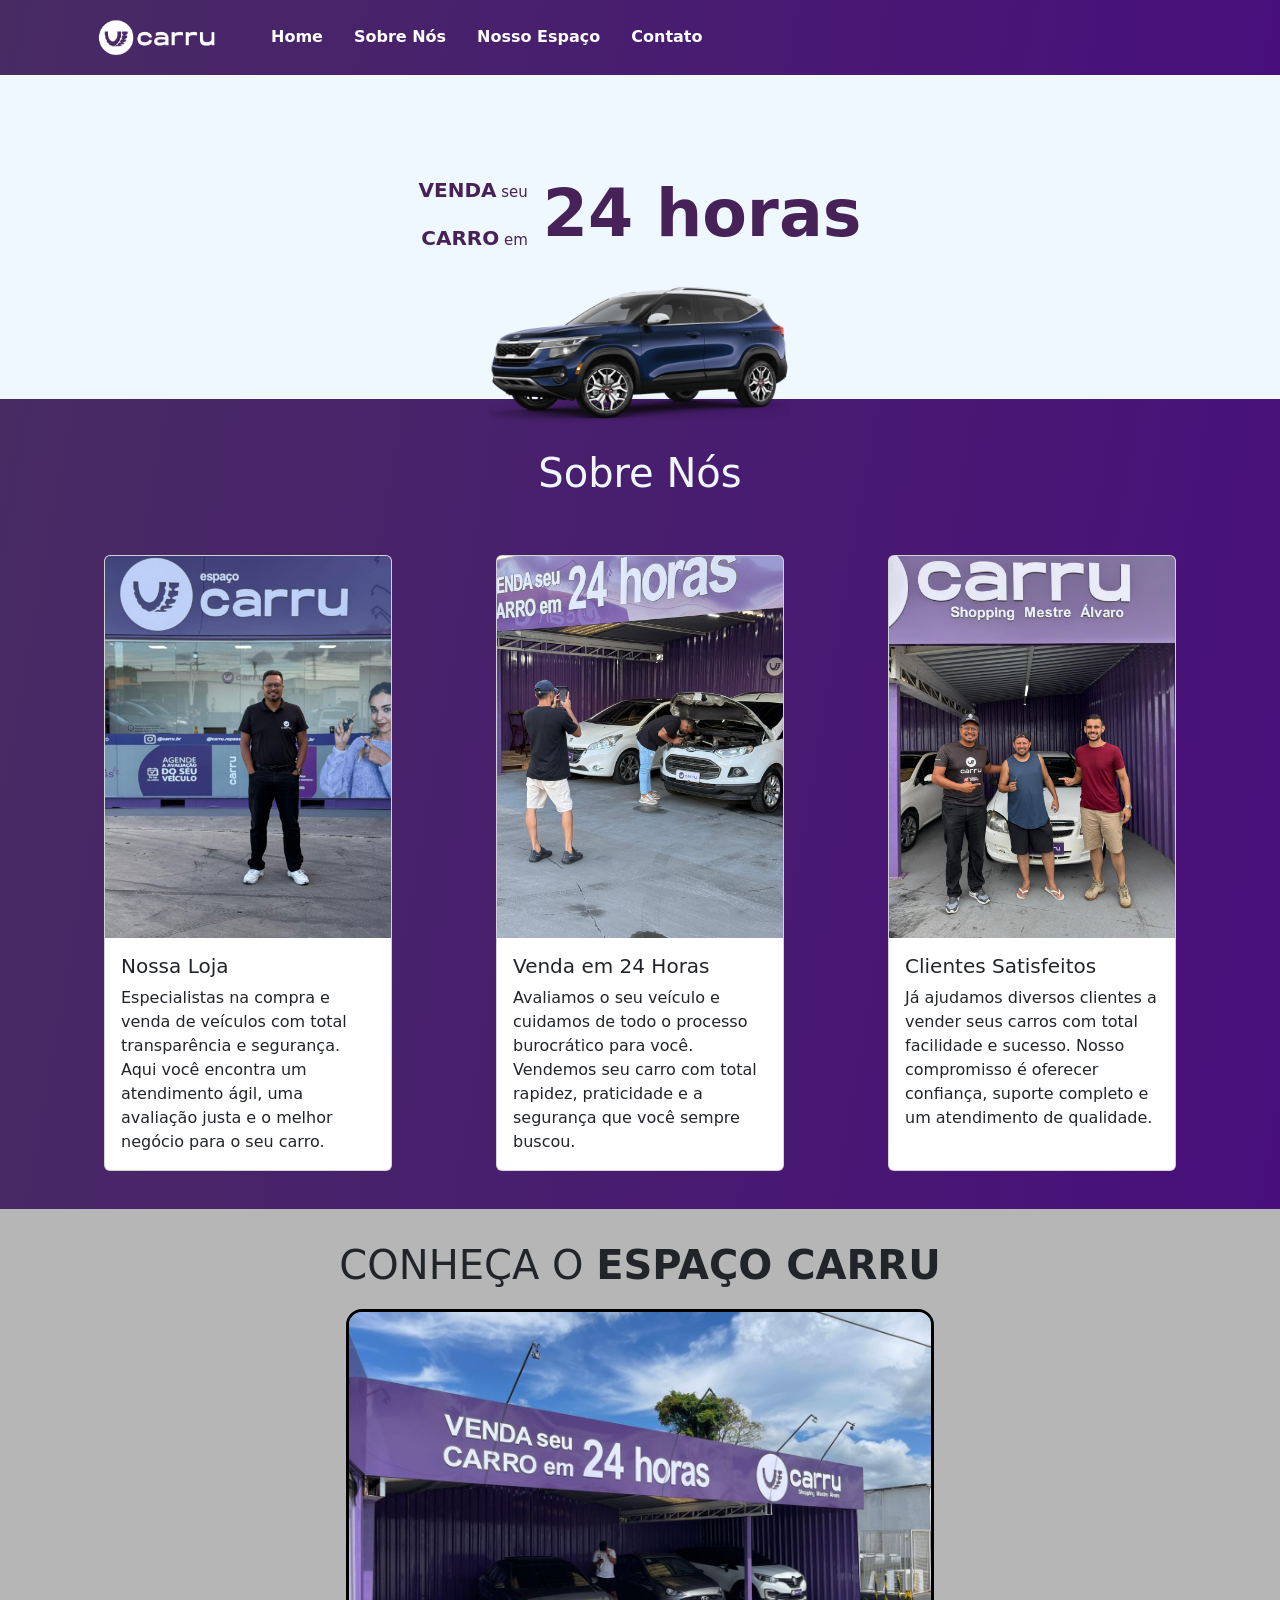
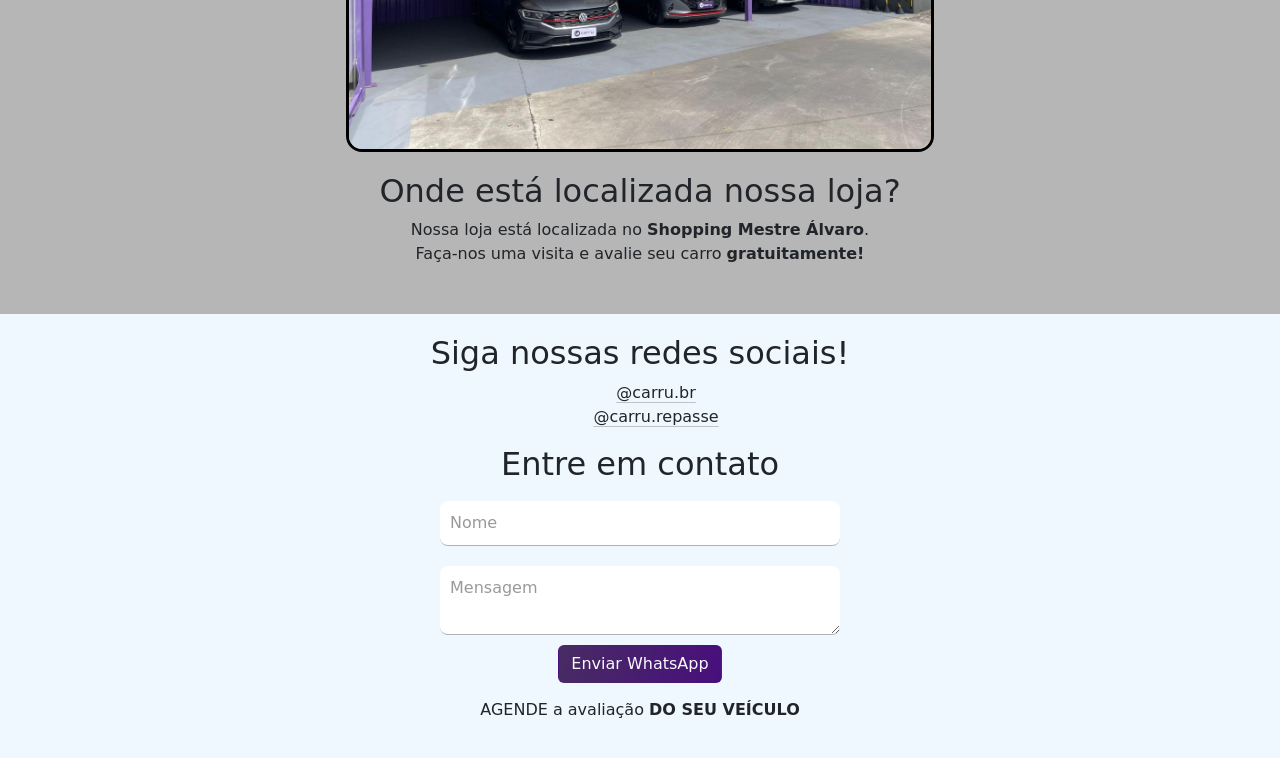
==== commit 0824e345: "tirei os botoes dos cards" ====
--- a/carru-site/index.html
+++ b/carru-site/index.html
@@ -54,7 +54,6 @@
                 <div class="card-body">
                     <h5 class="card-title">Nossa Loja</h5>
                     <p class="card-text">Especialistas na compra e venda de veículos com total transparência e segurança. Aqui você encontra um atendimento ágil, uma avaliação justa e o melhor negócio para o seu carro.</p>
-                    <a href="#" class="btn bg-roxo text-light">Saiba mais</a>
                 </div>
             </div>
             <div class="card" style="width: 18rem;">
@@ -62,7 +61,6 @@
                 <div class="card-body">
                     <h5 class="card-title">Venda em 24 Horas</h5>
                     <p class="card-text">Avaliamos o seu veículo e cuidamos de todo o processo burocrático para você. Vendemos seu carro com total rapidez, praticidade e a segurança que você sempre buscou.</p>
-                    <a href="#" class="btn bg-roxo text-light">Saiba mais</a>
                 </div>
             </div>
             <div class="card espaco" style="width: 18rem;">
@@ -70,7 +68,6 @@
                 <div class="card-body">
                     <h5 class="card-title">Clientes Satisfeitos</h5>
                     <p class="card-text">Já ajudamos diversos clientes a vender seus carros com total facilidade e sucesso. Nosso compromisso é oferecer confiança, suporte completo e um atendimento de qualidade.</p>
-                    <a href="#" class="btn bg-roxo text-light">Saiba mais</a>
                 </div>
             </div>
         </div>
